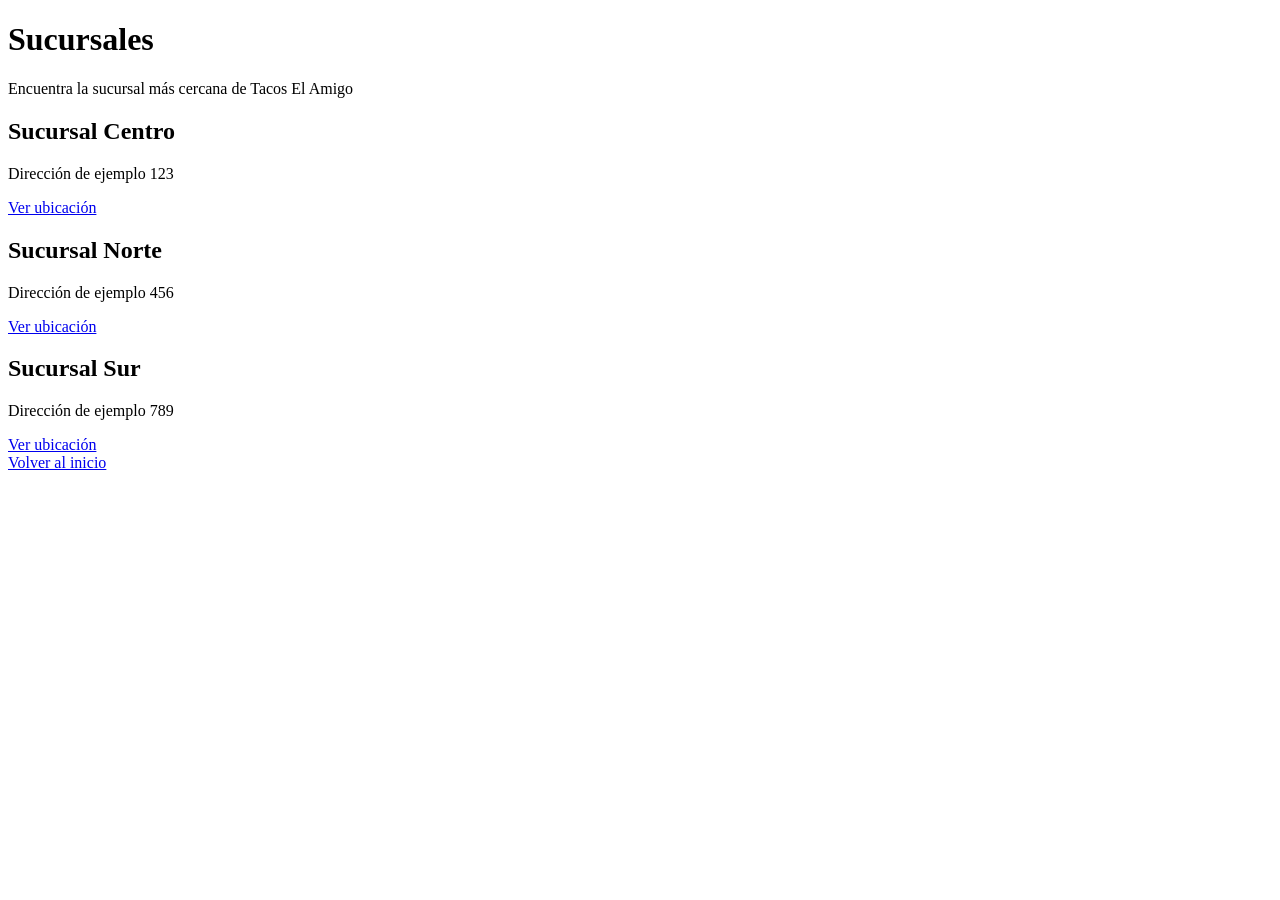
==== sucursales.html @ fd81c751 "Add sucursales.html for store locations" ====
<!DOCTYPE html>
<html lang="es">
<head>
  <meta charset="UTF-8">
  <meta name="viewport" content="width=device-width, initial-scale=1.0">
  <title>Sucursales | Tacos El Amigo</title>
  <link rel="stylesheet" href="sucursales.css">
</head>
<body>
  <div class="background">
    <div class="shape square"></div>
    <div class="shape circle"></div>
    <div class="shape triangle"></div>
    <div class="shape diamond"></div>
  </div>

  <main class="container">
    <h1>Sucursales</h1>
    <p class="subtitle">Encuentra la sucursal más cercana de Tacos El Amigo</p>

    <section class="cards">
      <div class="card">
        <h2>Sucursal Centro</h2>
        <p>Dirección de ejemplo 123</p>
        <a href="#" target="_blank">Ver ubicación</a>
      </div>

      <div class="card">
        <h2>Sucursal Norte</h2>
        <p>Dirección de ejemplo 456</p>
        <a href="#" target="_blank">Ver ubicación</a>
      </div>

      <div class="card">
        <h2>Sucursal Sur</h2>
        <p>Dirección de ejemplo 789</p>
        <a href="#" target="_blank">Ver ubicación</a>
      </div>
    </section>

    <a class="back-btn" href="index.html">Volver al inicio</a>
  </main>
</body>
</html>
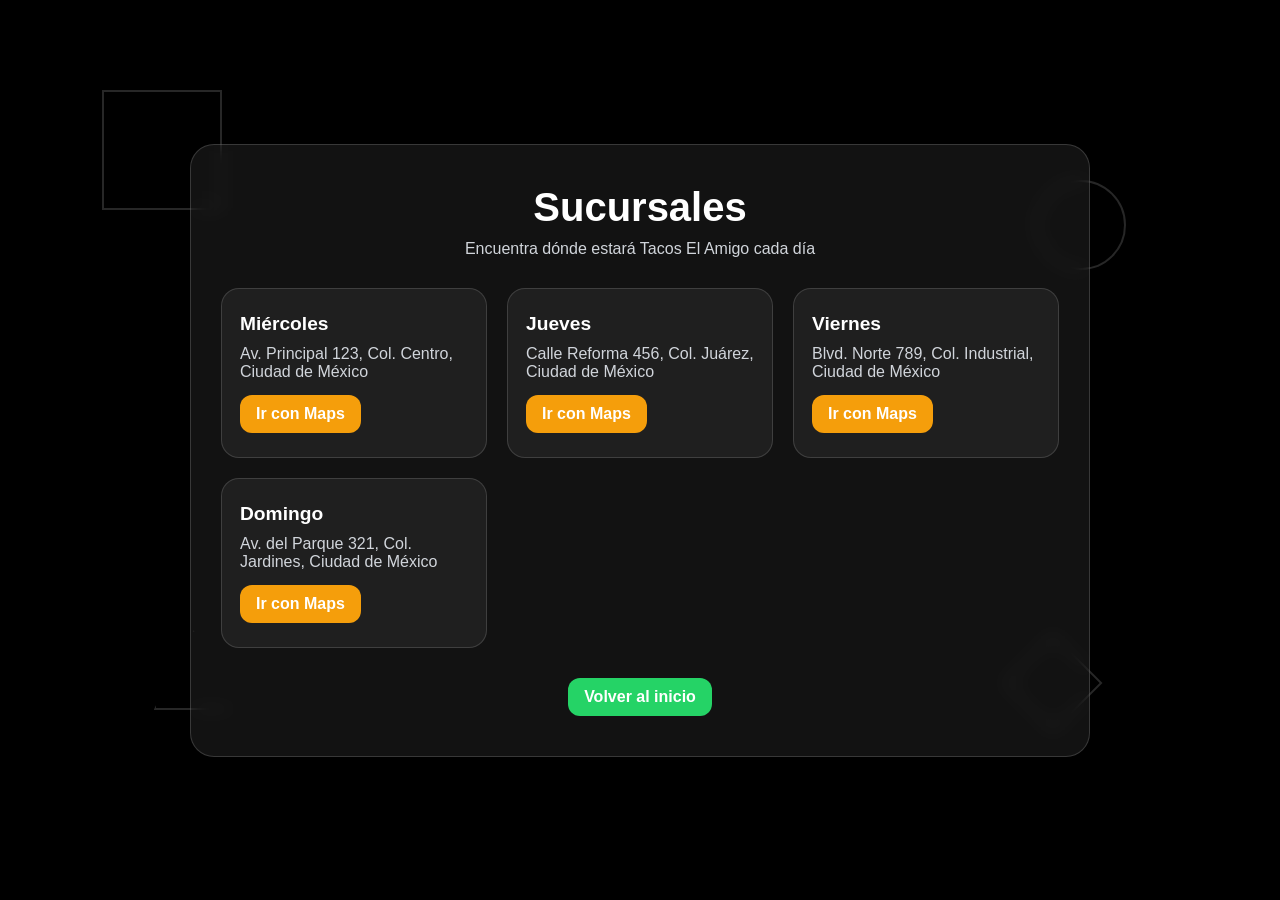
==== commit ee2559b1: "Update branch names and addresses for locations" ====
--- a/sucursales.html
+++ b/sucursales.html
@@ -16,25 +16,31 @@
 
   <main class="container">
     <h1>Sucursales</h1>
-    <p class="subtitle">Encuentra la sucursal más cercana de Tacos El Amigo</p>
+    <p class="subtitle">Encuentra dónde estará Tacos El Amigo cada día</p>
 
     <section class="cards">
       <div class="card">
-        <h2>Sucursal Centro</h2>
-        <p>Dirección de ejemplo 123</p>
-        <a href="#" target="_blank">Ver ubicación</a>
+        <h2>Miércoles</h2>
+        <p class="address">Av. Principal 123, Col. Centro, Ciudad de México</p>
+        <a href="#" target="_blank">Ir con Maps</a>
       </div>
 
       <div class="card">
-        <h2>Sucursal Norte</h2>
-        <p>Dirección de ejemplo 456</p>
-        <a href="#" target="_blank">Ver ubicación</a>
+        <h2>Jueves</h2>
+        <p class="address">Calle Reforma 456, Col. Juárez, Ciudad de México</p>
+        <a href="#" target="_blank">Ir con Maps</a>
       </div>
 
       <div class="card">
-        <h2>Sucursal Sur</h2>
-        <p>Dirección de ejemplo 789</p>
-        <a href="#" target="_blank">Ver ubicación</a>
+        <h2>Viernes</h2>
+        <p class="address">Blvd. Norte 789, Col. Industrial, Ciudad de México</p>
+        <a href="#" target="_blank">Ir con Maps</a>
+      </div>
+
+      <div class="card">
+        <h2>Domingo</h2>
+        <p class="address">Av. del Parque 321, Col. Jardines, Ciudad de México</p>
+        <a href="#" target="_blank">Ir con Maps</a>
       </div>
     </section>
 
--- a/sucursales.css
+++ b/sucursales.css
@@ -0,0 +1,155 @@
+* {
+  box-sizing: border-box;
+  margin: 0;
+  padding: 0;
+  font-family: Arial, sans-serif;
+}
+
+body {
+  min-height: 100vh;
+  background: #000;
+  color: white;
+  overflow: hidden;
+  position: relative;
+  display: flex;
+  align-items: center;
+  justify-content: center;
+  padding: 20px;
+}
+
+.background {
+  position: fixed;
+  inset: 0;
+  z-index: 0;
+  overflow: hidden;
+  background: #000;
+}
+
+.shape {
+  position: absolute;
+  border: 2px solid rgba(255,255,255,0.85);
+  opacity: 0.18;
+  animation: float 12s linear infinite;
+}
+
+.square {
+  width: 120px;
+  height: 120px;
+  top: 10%;
+  left: 8%;
+}
+
+.circle {
+  width: 90px;
+  height: 90px;
+  border-radius: 50%;
+  top: 20%;
+  right: 12%;
+  animation-duration: 9s;
+}
+
+.triangle {
+  width: 80px;
+  height: 80px;
+  clip-path: polygon(50% 0%, 0% 100%, 100% 100%);
+  top: 70%;
+  left: 12%;
+  animation-duration: 14s;
+}
+
+.diamond {
+  width: 70px;
+  height: 70px;
+  top: 72%;
+  right: 15%;
+  transform: rotate(45deg);
+  animation-duration: 10s;
+}
+
+.container {
+  position: relative;
+  z-index: 2;
+  width: 100%;
+  max-width: 900px;
+  background: rgba(255,255,255,0.07);
+  border: 1px solid rgba(255,255,255,0.16);
+  border-radius: 24px;
+  padding: 40px 30px;
+  backdrop-filter: blur(10px);
+  text-align: center;
+}
+
+h1 {
+  font-size: 2.5rem;
+  margin-bottom: 10px;
+}
+
+.subtitle {
+  color: #d1d5db;
+  margin-bottom: 30px;
+}
+
+.cards {
+  display: grid;
+  grid-template-columns: repeat(auto-fit, minmax(220px, 1fr));
+  gap: 20px;
+  margin-bottom: 30px;
+}
+
+.card {
+  background: rgba(255,255,255,0.06);
+  border: 1px solid rgba(255,255,255,0.14);
+  border-radius: 18px;
+  padding: 24px 18px;
+  text-align: left;
+  transition: transform 0.25s ease, box-shadow 0.25s ease;
+}
+
+.card:hover {
+  transform: translateY(-6px);
+  box-shadow: 0 12px 24px rgba(0,0,0,0.25);
+}
+
+.card h2 {
+  margin-bottom: 10px;
+  font-size: 1.2rem;
+}
+
+.card p {
+  color: #d1d5db;
+  margin-bottom: 14px;
+}
+
+.card a,
+.back-btn {
+  display: inline-block;
+  text-decoration: none;
+  color: white;
+  background: #f59e0b;
+  padding: 10px 16px;
+  border-radius: 12px;
+  font-weight: bold;
+  transition: transform 0.2s ease, opacity 0.2s ease;
+}
+
+.card a:hover,
+.back-btn:hover {
+  transform: scale(1.04);
+  opacity: 0.92;
+}
+
+.back-btn {
+  background: #25D366;
+}
+
+@keyframes float {
+  0% {
+    transform: translateY(0) rotate(0deg);
+  }
+  50% {
+    transform: translateY(-50px) rotate(180deg);
+  }
+  100% {
+    transform: translateY(0) rotate(360deg);
+  }
+}
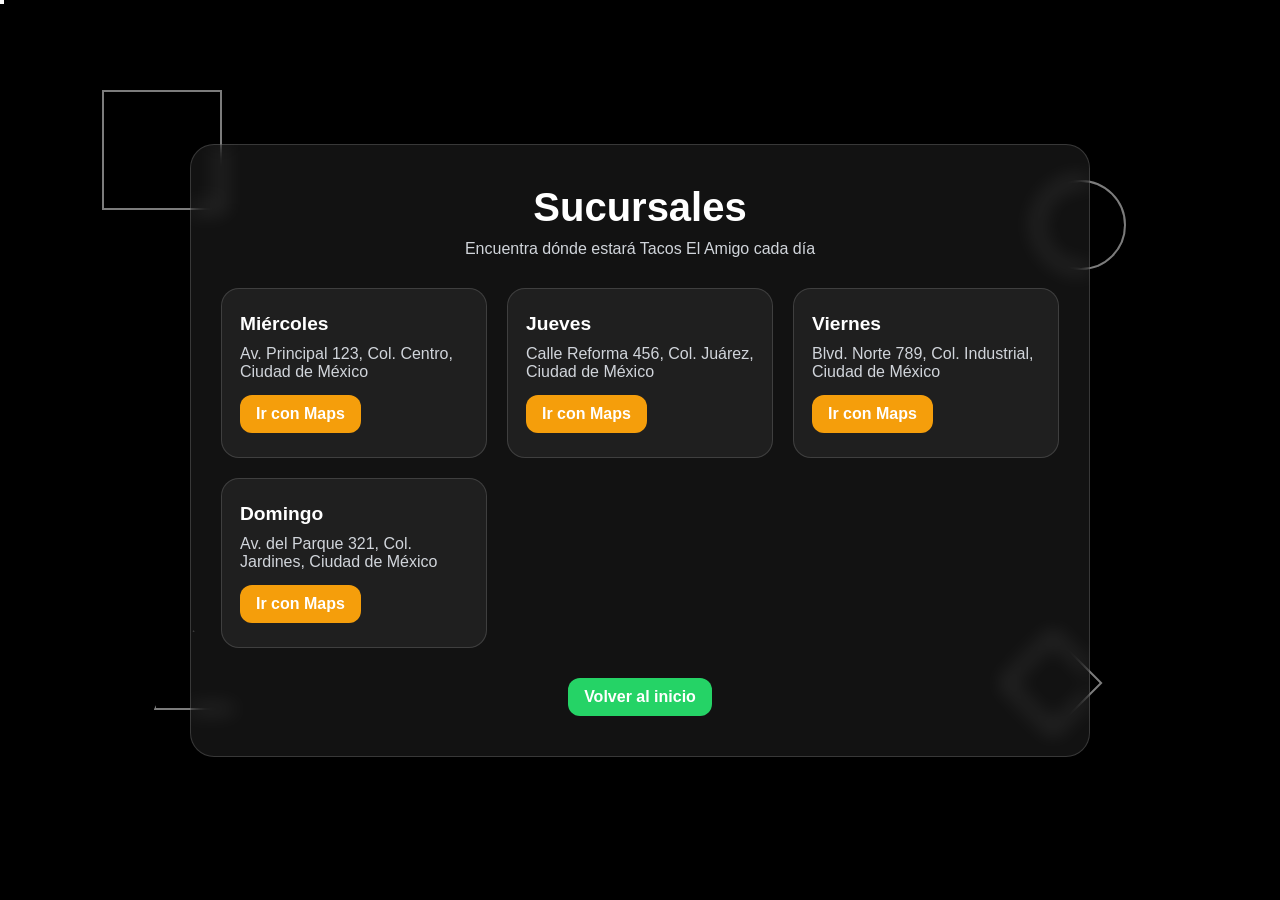
==== commit 8c4eb485: "Update sucursales.html" ====
--- a/sucursales.html
+++ b/sucursales.html
@@ -8,10 +8,54 @@
 </head>
 <body>
   <div class="background">
-    <div class="shape square"></div>
-    <div class="shape circle"></div>
-    <div class="shape triangle"></div>
-    <div class="shape diamond"></div>
+    <div class="shape square s1"></div>
+    <div class="shape square s2"></div>
+    <div class="shape square s3"></div>
+    <div class="shape square s4"></div>
+
+    <div class="shape circle s5"></div>
+    <div class="shape circle s6"></div>
+    <div class="shape circle s7"></div>
+    <div class="shape circle s8"></div>
+
+    <div class="shape triangle s9"></div>
+    <div class="shape triangle s10"></div>
+    <div class="shape triangle s11"></div>
+    <div class="shape triangle s12"></div>
+
+    <div class="shape diamond s13"></div>
+    <div class="shape diamond s14"></div>
+    <div class="shape diamond s15"></div>
+    <div class="shape diamond s16"></div>
+
+    <div class="shape ring s17"></div>
+    <div class="shape ring s18"></div>
+    <div class="shape ring s19"></div>
+
+    <div class="shape line s20"></div>
+    <div class="shape line s21"></div>
+    <div class="shape line s22"></div>
+    <div class="shape line s23"></div>
+
+    <div class="shape tiny s24"></div>
+    <div class="shape tiny s25"></div>
+    <div class="shape tiny s26"></div>
+    <div class="shape tiny s27"></div>
+    <div class="shape tiny s28"></div>
+    <div class="shape tiny s29"></div>
+    <div class="shape tiny s30"></div>
+    <div class="shape tiny s31"></div>
+    <div class="shape tiny s32"></div>
+    <div class="shape tiny s33"></div>
+    <div class="shape tiny s34"></div>
+    <div class="shape tiny s35"></div>
+
+    <div class="shape cross s36"></div>
+    <div class="shape cross s37"></div>
+    <div class="shape cross s38"></div>
+
+    <div class="shape hex s39"></div>
+    <div class="shape hex s40"></div>
   </div>
 
   <main class="container">
@@ -37,7 +81,7 @@
         <a href="#" target="_blank">Ir con Maps</a>
       </div>
 
-      <div class="card">
+      <div class="card sunday-card">
         <h2>Domingo</h2>
         <p class="address">Av. del Parque 321, Col. Jardines, Ciudad de México</p>
         <a href="#" target="_blank">Ir con Maps</a>
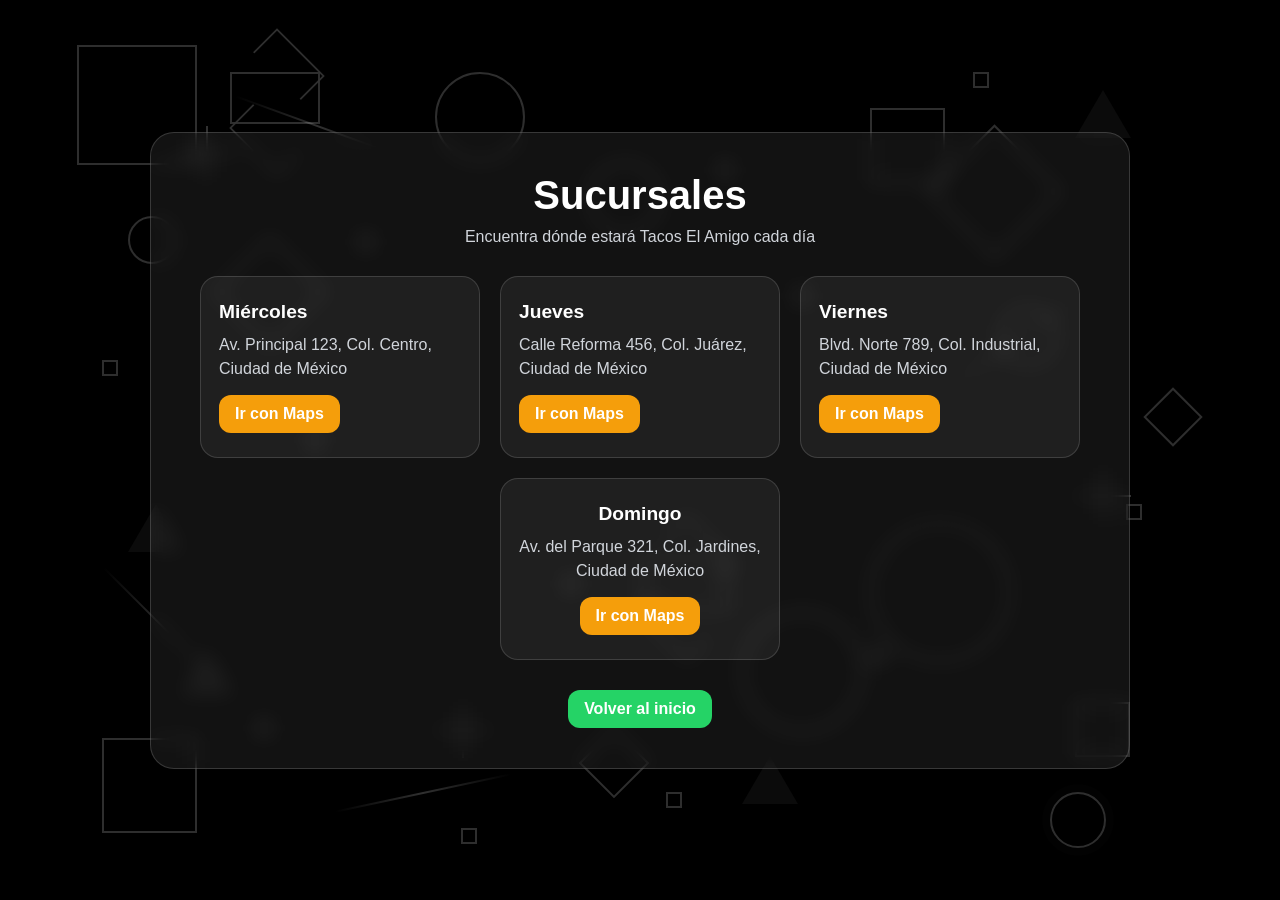
==== commit 6b42140b: "Update Maps links in sucursales.html" ====
--- a/sucursales.html
+++ b/sucursales.html
@@ -66,25 +66,25 @@
       <div class="card">
         <h2>Miércoles</h2>
         <p class="address">Av. Principal 123, Col. Centro, Ciudad de México</p>
-        <a href="#" target="_blank">Ir con Maps</a>
+        <a href="https://maps.app.goo.gl/GGbEVd7QthMhqy4E7" target="_blank">Ir con Maps</a>
       </div>
 
       <div class="card">
         <h2>Jueves</h2>
         <p class="address">Calle Reforma 456, Col. Juárez, Ciudad de México</p>
-        <a href="#" target="_blank">Ir con Maps</a>
+        <a href="https://maps.app.goo.gl/q2r1huoDmkkPvYGN6" target="_blank">Ir con Maps</a>
       </div>
 
       <div class="card">
         <h2>Viernes</h2>
         <p class="address">Blvd. Norte 789, Col. Industrial, Ciudad de México</p>
-        <a href="#" target="_blank">Ir con Maps</a>
+        <a href="https://maps.app.goo.gl/ubGWqbQkadEjrwxW7" target="_blank">Ir con Maps</a>
       </div>
 
       <div class="card sunday-card">
         <h2>Domingo</h2>
         <p class="address">Av. del Parque 321, Col. Jardines, Ciudad de México</p>
-        <a href="#" target="_blank">Ir con Maps</a>
+        <a href="https://maps.app.goo.gl/NMPvs71MTXVzo8e37" target="_blank">Ir con Maps</a>
       </div>
     </section>
 
--- a/sucursales.css
+++ b/sucursales.css
@@ -27,55 +27,127 @@
 
 .shape {
   position: absolute;
-  border: 2px solid rgba(255,255,255,0.85);
-  opacity: 0.18;
-  animation: float 12s linear infinite;
+  opacity: 0.2;
+  pointer-events: none;
+}
+
+.square,
+.circle,
+.diamond,
+.ring,
+.tiny,
+.hex {
+  border: 2px solid rgba(255,255,255,0.9);
 }
 
 .square {
-  width: 120px;
-  height: 120px;
-  top: 10%;
-  left: 8%;
+  animation: driftA linear infinite;
 }
 
 .circle {
+  border-radius: 50%;
+  animation: driftB linear infinite;
+}
+
+.triangle {
+  width: 0;
+  height: 0;
+  border-left: 28px solid transparent;
+  border-right: 28px solid transparent;
+  border-bottom: 48px solid rgba(255,255,255,0.22);
+  animation: driftC linear infinite;
+}
+
+.diamond {
+  transform: rotate(45deg);
+  animation: driftD linear infinite;
+}
+
+.ring {
+  border-radius: 50%;
+  box-shadow: 0 0 0 8px rgba(255,255,255,0.04);
+  animation: pulseMove linear infinite;
+}
+
+.line {
+  height: 2px;
+  width: 180px;
+  background: linear-gradient(90deg, transparent, rgba(255,255,255,0.95), transparent);
+  animation: driftLine linear infinite;
+}
+
+.tiny {
+  width: 16px;
+  height: 16px;
+  animation: tinyMove linear infinite;
+}
+
+.cross {
+  width: 56px;
+  height: 56px;
+  animation: rotatePulse linear infinite;
+}
+
+.cross::before,
+.cross::after {
+  content: "";
+  position: absolute;
+  background: rgba(255,255,255,0.95);
+  left: 50%;
+  top: 50%;
+  transform: translate(-50%, -50%);
+}
+
+.cross::before {
+  width: 2px;
+  height: 56px;
+}
+
+.cross::after {
+  width: 56px;
+  height: 2px;
+}
+
+.hex {
   width: 90px;
-  height: 90px;
-  border-radius: 50%;
-  top: 20%;
-  right: 12%;
-  animation-duration: 9s;
-}
-
-.triangle {
-  width: 80px;
-  height: 80px;
-  clip-path: polygon(50% 0%, 0% 100%, 100% 100%);
-  top: 70%;
-  left: 12%;
-  animation-duration: 14s;
-}
-
-.diamond {
-  width: 70px;
-  height: 70px;
-  top: 72%;
-  right: 15%;
+  height: 52px;
+  border-top: 2px solid rgba(255,255,255,0.9);
+  border-bottom: 2px solid rgba(255,255,255,0.9);
+  animation: driftA linear infinite;
+}
+
+.hex::before,
+.hex::after {
+  content: "";
+  position: absolute;
+  width: 64px;
+  height: 64px;
+  border: 2px solid rgba(255,255,255,0.9);
+  left: 11px;
   transform: rotate(45deg);
-  animation-duration: 10s;
+}
+
+.hex::before {
+  top: -32px;
+  clip-path: inset(0 0 50% 0);
+}
+
+.hex::after {
+  top: 20px;
+  clip-path: inset(50% 0 0 0);
 }
 
 .container {
   position: relative;
   z-index: 2;
   width: 100%;
-  max-width: 900px;
+  max-width: 980px;
   background: rgba(255,255,255,0.07);
   border: 1px solid rgba(255,255,255,0.16);
   border-radius: 24px;
   padding: 40px 30px;
   backdrop-filter: blur(10px);
+  -webkit-backdrop-filter: blur(10px);
   text-align: center;
 }
 
@@ -90,13 +162,15 @@
 }
 
 .cards {
-  display: grid;
-  grid-template-columns: repeat(auto-fit, minmax(220px, 1fr));
+  display: flex;
+  flex-wrap: wrap;
+  justify-content: center;
   gap: 20px;
   margin-bottom: 30px;
 }
 
 .card {
+  width: min(100%, 280px);
   background: rgba(255,255,255,0.06);
   border: 1px solid rgba(255,255,255,0.14);
   border-radius: 18px;
@@ -115,9 +189,10 @@
   font-size: 1.2rem;
 }
 
-.card p {
+.address {
   color: #d1d5db;
   margin-bottom: 14px;
+  line-height: 1.5;
 }
 
 .card a,
@@ -142,14 +217,145 @@
   background: #25D366;
 }
 
-@keyframes float {
-  0% {
-    transform: translateY(0) rotate(0deg);
+.sunday-card {
+  text-align: center;
+}
+
+.sunday-card a {
+  margin-inline: auto;
+}
+
+/* POSICIONES Y TAMAÑOS */
+
+.s1  { width: 120px; height: 120px; top: 5%;  left: 6%;  animation-duration: 18s; }
+.s2  { width: 75px;  height: 75px;  top: 12%; left: 68%; animation-duration: 11s; }
+.s3  { width: 55px;  height: 55px;  top: 78%; left: 84%; animation-duration: 13s; }
+.s4  { width: 95px;  height: 95px;  top: 82%; left: 8%;  animation-duration: 16s; }
+
+.s5  { width: 140px; height: 140px; top: 58%; left: 68%; animation-duration: 15s; }
+.s6  { width: 90px;  height: 90px;  top: 8%;  left: 34%; animation-duration: 10s; }
+.s7  { width: 60px;  height: 60px;  top: 34%; left: 78%; animation-duration: 9s; }
+.s8  { width: 48px;  height: 48px;  top: 24%; left: 10%; animation-duration: 8s; }
+
+.s9  { top: 10%; left: 84%; animation-duration: 12s; }
+.s10 { top: 72%; left: 14%; animation-duration: 17s; }
+.s11 { top: 56%; left: 10%; animation-duration: 11s; }
+.s12 { top: 84%; left: 58%; animation-duration: 14s; }
+
+.s13 { width: 80px; height: 80px; top: 28%; left: 18%; animation-duration: 14s; }
+.s14 { width: 50px; height: 50px; top: 82%; left: 46%; animation-duration: 9s; }
+.s15 { width: 95px; height: 95px; top: 16%; left: 74%; animation-duration: 16s; }
+.s16 { width: 42px; height: 42px; top: 44%; left: 90%; animation-duration: 7s; }
+
+.s17 { width: 72px; height: 72px; top: 18%; left: 46%; animation-duration: 9s; }
+.s18 { width: 120px; height: 120px; top: 68%; left: 58%; animation-duration: 16s; }
+.s19 { width: 56px; height: 56px; top: 88%; left: 82%; animation-duration: 10s; }
+
+.s20 { top: 14%; left: 18%; animation-duration: 8s; transform: rotate(20deg); }
+.s21 { top: 38%; left: 72%; animation-duration: 11s; transform: rotate(-35deg); }
+.s22 { top: 70%; left: 6%;  animation-duration: 10s; transform: rotate(45deg); }
+.s23 { top: 88%; left: 26%; animation-duration: 13s; transform: rotate(-12deg); }
+
+.s24 { top: 8%;  left: 76%; animation-duration: 7s; }
+.s25 { top: 18%; left: 56%; animation-duration: 6s; }
+.s26 { top: 26%; left: 28%; animation-duration: 8s; }
+.s27 { top: 32%; left: 62%; animation-duration: 5s; }
+.s28 { top: 40%; left: 8%;  animation-duration: 6s; }
+.s29 { top: 48%; left: 24%; animation-duration: 7s; }
+.s30 { top: 56%; left: 88%; animation-duration: 6s; }
+.s31 { top: 64%; left: 44%; animation-duration: 8s; }
+.s32 { top: 72%; left: 68%; animation-duration: 5s; }
+.s33 { top: 80%; left: 20%; animation-duration: 7s; }
+.s34 { top: 88%; left: 52%; animation-duration: 6s; }
+.s35 { top: 92%; left: 36%; animation-duration: 8s; }
+
+.s36 { top: 14%; left: 14%; animation-duration: 10s; }
+.s37 { top: 52%; left: 84%; animation-duration: 13s; }
+.s38 { top: 78%; left: 34%; animation-duration: 11s; }
+
+.s39 { top: 8%;  left: 18%; animation-duration: 15s; }
+.s40 { top: 62%; left: 50%; animation-duration: 18s; }
+
+/* ANIMACIONES */
+
+@keyframes driftA {
+  0%   { transform: translate(0, 0) rotate(0deg); }
+  25%  { transform: translate(40px, -30px) rotate(90deg); }
+  50%  { transform: translate(90px, 20px) rotate(180deg); }
+  75%  { transform: translate(30px, 70px) rotate(270deg); }
+  100% { transform: translate(0, 0) rotate(360deg); }
+}
+
+@keyframes driftB {
+  0%   { transform: translate(0, 0) scale(1); }
+  25%  { transform: translate(-30px, 40px) scale(1.1); }
+  50%  { transform: translate(-80px, -20px) scale(1.25); }
+  75%  { transform: translate(10px, -60px) scale(1.08); }
+  100% { transform: translate(0, 0) scale(1); }
+}
+
+@keyframes driftC {
+  0%   { transform: translate(0, 0) rotate(0deg); }
+  25%  { transform: translate(20px, -35px) rotate(90deg); }
+  50%  { transform: translate(55px, 10px) rotate(180deg); }
+  75%  { transform: translate(-10px, 50px) rotate(270deg); }
+  100% { transform: translate(0, 0) rotate(360deg); }
+}
+
+@keyframes driftD {
+  0%   { transform: rotate(45deg) translate(0, 0); }
+  25%  { transform: rotate(135deg) translate(20px, -20px); }
+  50%  { transform: rotate(225deg) translate(50px, 15px); }
+  75%  { transform: rotate(315deg) translate(10px, 45px); }
+  100% { transform: rotate(405deg) translate(0, 0); }
+}
+
+@keyframes pulseMove {
+  0%   { transform: translate(0, 0) scale(1); opacity: 0.15; }
+  25%  { transform: translate(25px, -20px) scale(1.08); opacity: 0.22; }
+  50%  { transform: translate(50px, 30px) scale(1.25); opacity: 0.32; }
+  75%  { transform: translate(-10px, 55px) scale(1.1); opacity: 0.22; }
+  100% { transform: translate(0, 0) scale(1); opacity: 0.15; }
+}
+
+@keyframes driftLine {
+  0%   { transform: translateX(0) rotate(0deg); opacity: 0.08; }
+  25%  { transform: translateX(40px) rotate(18deg); opacity: 0.18; }
+  50%  { transform: translateX(90px) rotate(-12deg); opacity: 0.32; }
+  75%  { transform: translateX(30px) rotate(30deg); opacity: 0.18; }
+  100% { transform: translateX(0) rotate(0deg); opacity: 0.08; }
+}
+
+@keyframes tinyMove {
+  0%   { transform: translate(0, 0) rotate(0deg); }
+  25%  { transform: translate(18px, -16px) rotate(90deg); }
+  50%  { transform: translate(36px, 8px) rotate(180deg); }
+  75%  { transform: translate(-8px, 24px) rotate(270deg); }
+  100% { transform: translate(0, 0) rotate(360deg); }
+}
+
+@keyframes rotatePulse {
+  0%   { transform: rotate(0deg) scale(1); opacity: 0.16; }
+  25%  { transform: rotate(90deg) scale(1.08); opacity: 0.24; }
+  50%  { transform: rotate(180deg) scale(1.18); opacity: 0.34; }
+  75%  { transform: rotate(270deg) scale(1.08); opacity: 0.24; }
+  100% { transform: rotate(360deg) scale(1); opacity: 0.16; }
+}
+
+@media (max-width: 700px) {
+  body {
+    padding: 14px;
   }
-  50% {
-    transform: translateY(-50px) rotate(180deg);
+
+  .container {
+    padding: 28px 18px;
   }
-  100% {
-    transform: translateY(0) rotate(360deg);
+
+  h1 {
+    font-size: 2rem;
   }
-}
+
+  .card {
+    width: 100%;
+  }
+}
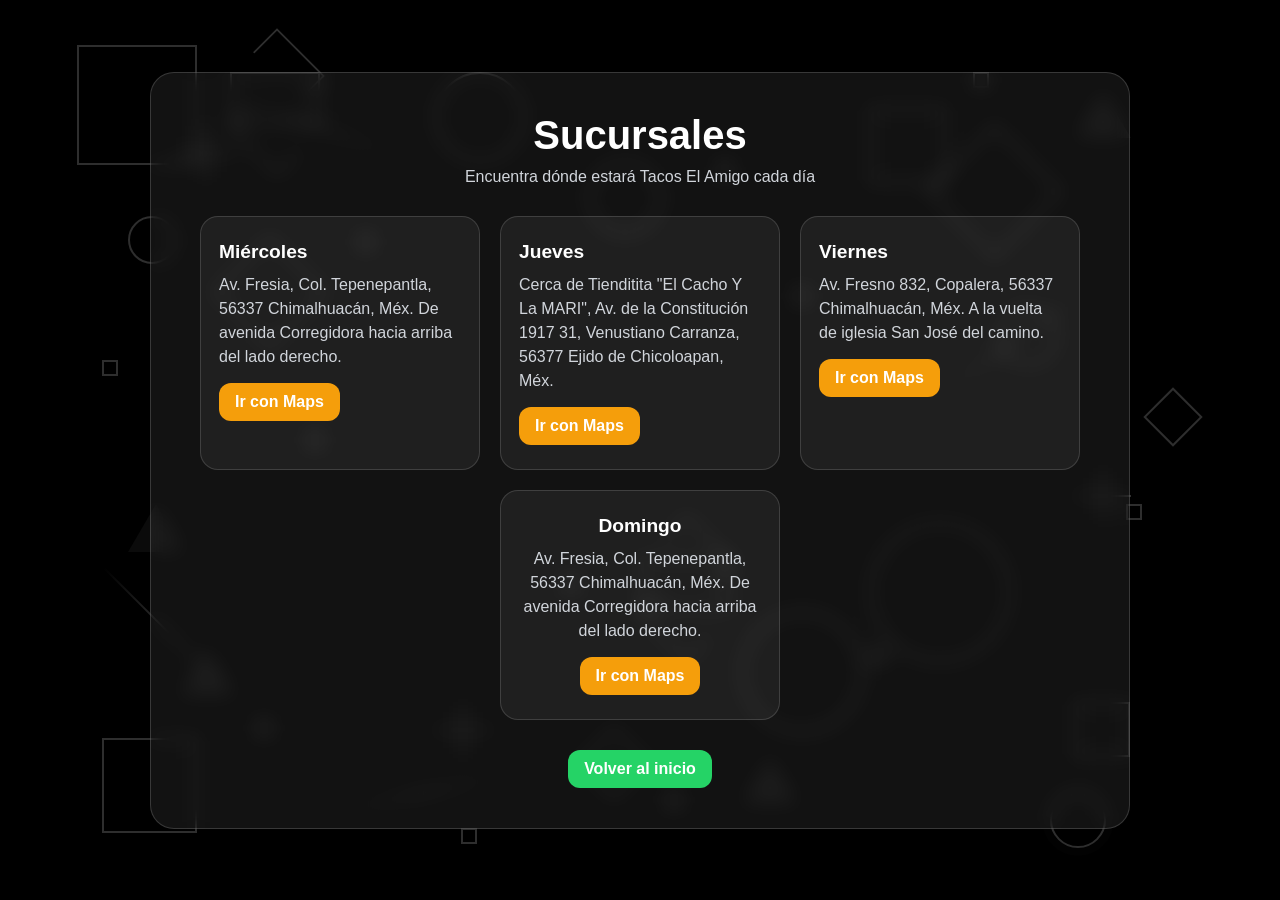
==== commit d079e249: "Update sucursales.html" ====
--- a/sucursales.html
+++ b/sucursales.html
@@ -65,25 +65,25 @@
     <section class="cards">
       <div class="card">
         <h2>Miércoles</h2>
-        <p class="address">Av. Principal 123, Col. Centro, Ciudad de México</p>
+        <p class="address">Av. Fresia, Col. Tepenepantla, 56337 Chimalhuacán, Méx. De avenida Corregidora hacia arriba del lado derecho.</p>
         <a href="https://maps.app.goo.gl/GGbEVd7QthMhqy4E7" target="_blank">Ir con Maps</a>
       </div>
 
       <div class="card">
         <h2>Jueves</h2>
-        <p class="address">Calle Reforma 456, Col. Juárez, Ciudad de México</p>
+        <p class="address">Cerca de Tienditita "El Cacho Y La MARI", Av. de la Constitución 1917 31, Venustiano Carranza, 56377 Ejido de Chicoloapan, Méx.</p>
         <a href="https://maps.app.goo.gl/q2r1huoDmkkPvYGN6" target="_blank">Ir con Maps</a>
       </div>
 
       <div class="card">
         <h2>Viernes</h2>
-        <p class="address">Blvd. Norte 789, Col. Industrial, Ciudad de México</p>
+        <p class="address">Av. Fresno 832, Copalera, 56337 Chimalhuacán, Méx. A la vuelta de iglesia San José del camino.</p>
         <a href="https://maps.app.goo.gl/ubGWqbQkadEjrwxW7" target="_blank">Ir con Maps</a>
       </div>
 
       <div class="card sunday-card">
         <h2>Domingo</h2>
-        <p class="address">Av. del Parque 321, Col. Jardines, Ciudad de México</p>
+        <p class="address">Av. Fresia, Col. Tepenepantla, 56337 Chimalhuacán, Méx. De avenida Corregidora hacia arriba del lado derecho.</p>
         <a href="https://maps.app.goo.gl/NMPvs71MTXVzo8e37" target="_blank">Ir con Maps</a>
       </div>
     </section>
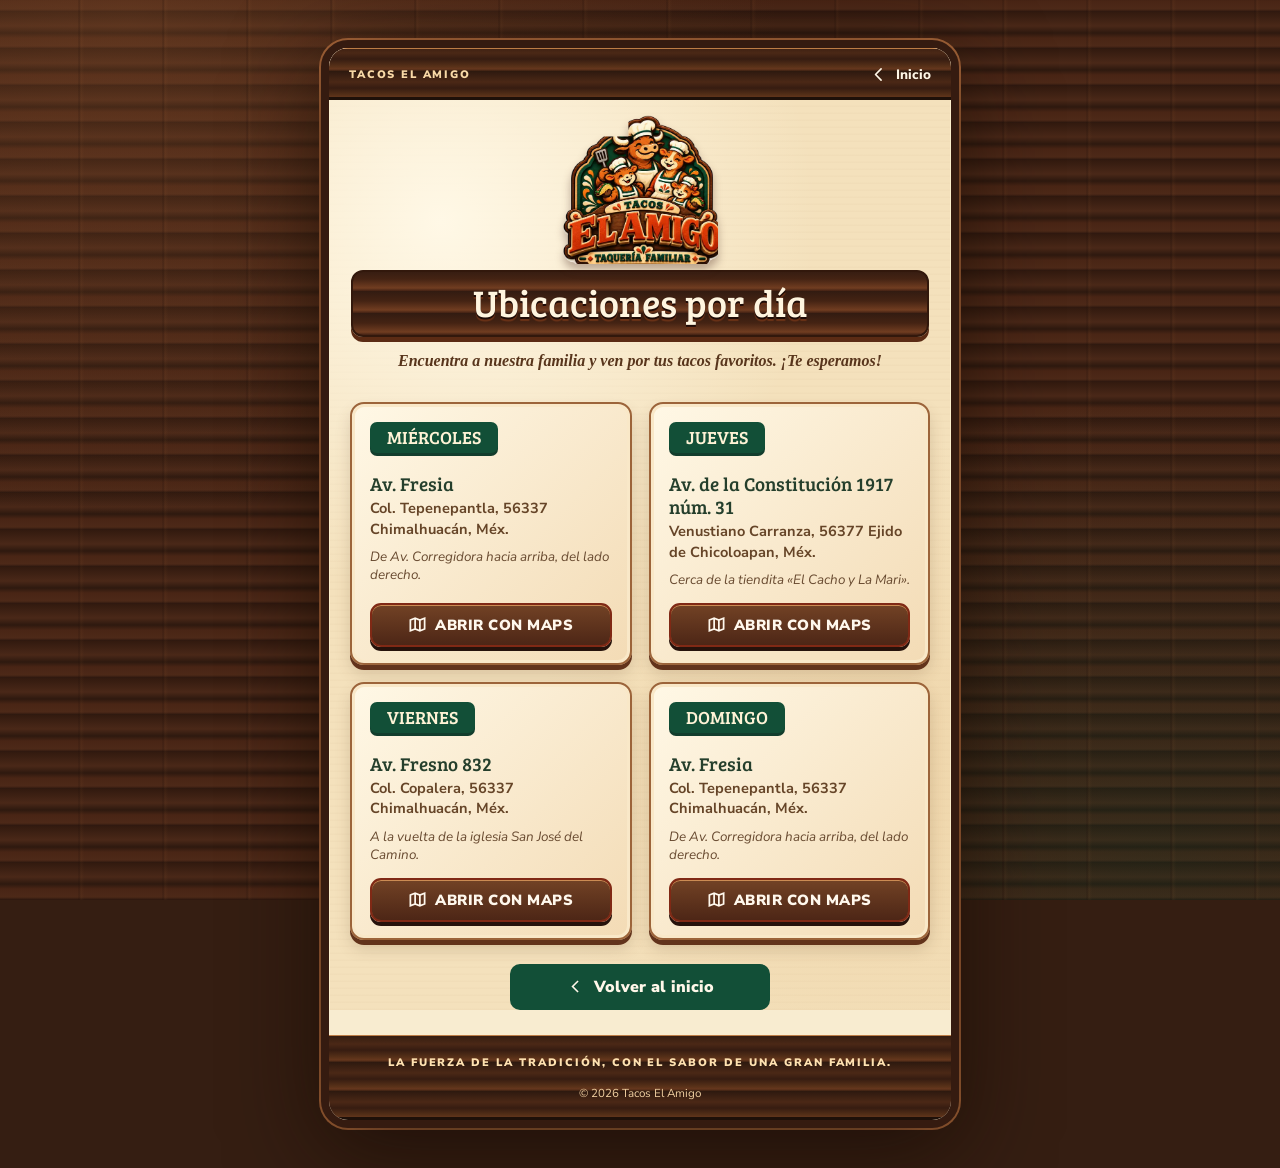
==== commit 26f187cf: "Rediseño familiar rústico con logo original y ubicaciones dinámicas" ====
--- a/sucursales.html
+++ b/sucursales.html
@@ -1,94 +1,57 @@
 <!DOCTYPE html>
-<html lang="es">
+<html lang="es-MX">
 <head>
-  <meta charset="UTF-8">
-  <meta name="viewport" content="width=device-width, initial-scale=1.0">
-  <title>Sucursales | Tacos El Amigo</title>
-  <link rel="stylesheet" href="sucursales.css">
+  <meta charset="utf-8"><meta name="viewport" content="width=device-width,initial-scale=1,viewport-fit=cover">
+  <meta name="theme-color" content="#351b10">
+  <meta name="description" content="Encuentra a Tacos El Amigo los miércoles, jueves, viernes y domingos. Direcciones y enlaces directos para abrir con Google Maps.">
+  <title>Ubicaciones por día | Tacos El Amigo</title>
+  <link rel="preconnect" href="https://fonts.googleapis.com"><link rel="preconnect" href="https://fonts.gstatic.com" crossorigin>
+  <link href="https://fonts.googleapis.com/css2?family=Bree+Serif&family=Nunito+Sans:wght@400;700;800;900&display=swap" rel="stylesheet">
+  <link rel="stylesheet" href="styles.css"><script src="app.js" defer></script>
 </head>
 <body>
-  <div class="background">
-    <div class="shape square s1"></div>
-    <div class="shape square s2"></div>
-    <div class="shape square s3"></div>
-    <div class="shape square s4"></div>
-
-    <div class="shape circle s5"></div>
-    <div class="shape circle s6"></div>
-    <div class="shape circle s7"></div>
-    <div class="shape circle s8"></div>
-
-    <div class="shape triangle s9"></div>
-    <div class="shape triangle s10"></div>
-    <div class="shape triangle s11"></div>
-    <div class="shape triangle s12"></div>
-
-    <div class="shape diamond s13"></div>
-    <div class="shape diamond s14"></div>
-    <div class="shape diamond s15"></div>
-    <div class="shape diamond s16"></div>
-
-    <div class="shape ring s17"></div>
-    <div class="shape ring s18"></div>
-    <div class="shape ring s19"></div>
-
-    <div class="shape line s20"></div>
-    <div class="shape line s21"></div>
-    <div class="shape line s22"></div>
-    <div class="shape line s23"></div>
-
-    <div class="shape tiny s24"></div>
-    <div class="shape tiny s25"></div>
-    <div class="shape tiny s26"></div>
-    <div class="shape tiny s27"></div>
-    <div class="shape tiny s28"></div>
-    <div class="shape tiny s29"></div>
-    <div class="shape tiny s30"></div>
-    <div class="shape tiny s31"></div>
-    <div class="shape tiny s32"></div>
-    <div class="shape tiny s33"></div>
-    <div class="shape tiny s34"></div>
-    <div class="shape tiny s35"></div>
-
-    <div class="shape cross s36"></div>
-    <div class="shape cross s37"></div>
-    <div class="shape cross s38"></div>
-
-    <div class="shape hex s39"></div>
-    <div class="shape hex s40"></div>
-  </div>
-
-  <main class="container">
-    <h1>Sucursales</h1>
-    <p class="subtitle">Encuentra dónde estará Tacos El Amigo cada día</p>
-
-    <section class="cards">
-      <div class="card">
-        <h2>Miércoles</h2>
-        <p class="address">Av. Fresia, Col. Tepenepantla, 56337 Chimalhuacán, Méx. De avenida Corregidora hacia arriba del lado derecho.</p>
-        <a href="https://maps.app.goo.gl/GGbEVd7QthMhqy4E7" target="_blank">Ir con Maps</a>
-      </div>
-
-      <div class="card">
-        <h2>Jueves</h2>
-        <p class="address">Cerca de Tienditita "El Cacho Y La MARI", Av. de la Constitución 1917 31, Venustiano Carranza, 56377 Ejido de Chicoloapan, Méx.</p>
-        <a href="https://maps.app.goo.gl/q2r1huoDmkkPvYGN6" target="_blank">Ir con Maps</a>
-      </div>
-
-      <div class="card">
-        <h2>Viernes</h2>
-        <p class="address">Av. Fresno 832, Copalera, 56337 Chimalhuacán, Méx. A la vuelta de iglesia San José del camino.</p>
-        <a href="https://maps.app.goo.gl/ubGWqbQkadEjrwxW7" target="_blank">Ir con Maps</a>
-      </div>
-
-      <div class="card sunday-card">
-        <h2>Domingo</h2>
-        <p class="address">Av. Fresia, Col. Tepenepantla, 56337 Chimalhuacán, Méx. De avenida Corregidora hacia arriba del lado derecho.</p>
-        <a href="https://maps.app.goo.gl/NMPvs71MTXVzo8e37" target="_blank">Ir con Maps</a>
-      </div>
-    </section>
-
-    <a class="back-btn" href="index.html">Volver al inicio</a>
+  <div class="site-bg" aria-hidden="true"></div>
+  <main class="page-shell">
+    <div class="parchment">
+      <header class="topbar wood"><span class="eyebrow">Tacos El Amigo</span><a href="index.html"><svg class="nav-icon" viewBox="0 0 24 24" fill="none" stroke="currentColor" stroke-width="2.1" aria-hidden="true"><path d="m14 5-7 7 7 7" stroke-linecap="round" stroke-linejoin="round"/></svg> Inicio</a></header>
+      <section class="branch-header" aria-labelledby="locations-heading">
+        <img class="small-logo" src="assets/logo-el-amigo.webp" alt="Logo original de Tacos El Amigo, la familia de toritos" width="156" height="149">
+        <h1 id="locations-heading">Ubicaciones por día</h1>
+        <p>Encuentra a nuestra familia y ven por tus tacos favoritos. ¡Te esperamos!</p>
+      </section>
+      <section class="branch-grid" aria-label="Puntos de venta semanales">
+        <article class="branch-card" data-day="3">
+          <div class="branch-day"><h2>Miércoles</h2><span class="today-label">Hoy</span></div>
+          <p class="branch-address">Av. Fresia</p>
+          <p class="branch-locality">Col. Tepenepantla, 56337 Chimalhuacán, Méx.</p>
+          <p class="branch-note">De Av. Corregidora hacia arriba, del lado derecho.</p>
+          <a class="maps-button" href="https://maps.app.goo.gl/GGbEVd7QthMhqy4E7" target="_blank" rel="noopener noreferrer"><svg viewBox="0 0 24 24" aria-hidden="true"><path d="M3 6.3 9 4l6 2.3L21 4v13.7L15 20l-6-2.3L3 20V6.3ZM9 4v13.7M15 6.3V20"/></svg>Abrir con Maps</a>
+        </article>
+        <article class="branch-card" data-day="4">
+          <div class="branch-day"><h2>Jueves</h2><span class="today-label">Hoy</span></div>
+          <p class="branch-address">Av. de la Constitución 1917 núm. 31</p>
+          <p class="branch-locality">Venustiano Carranza, 56377 Ejido de Chicoloapan, Méx.</p>
+          <p class="branch-note">Cerca de la tiendita «El Cacho y La Mari».</p>
+          <a class="maps-button" href="https://maps.app.goo.gl/q2r1huoDmkkPvYGN6" target="_blank" rel="noopener noreferrer"><svg viewBox="0 0 24 24" aria-hidden="true"><path d="M3 6.3 9 4l6 2.3L21 4v13.7L15 20l-6-2.3L3 20V6.3ZM9 4v13.7M15 6.3V20"/></svg>Abrir con Maps</a>
+        </article>
+        <article class="branch-card" data-day="5">
+          <div class="branch-day"><h2>Viernes</h2><span class="today-label">Hoy</span></div>
+          <p class="branch-address">Av. Fresno 832</p>
+          <p class="branch-locality">Col. Copalera, 56337 Chimalhuacán, Méx.</p>
+          <p class="branch-note">A la vuelta de la iglesia San José del Camino.</p>
+          <a class="maps-button" href="https://maps.app.goo.gl/ubGWqbQkadEjrwxW7" target="_blank" rel="noopener noreferrer"><svg viewBox="0 0 24 24" aria-hidden="true"><path d="M3 6.3 9 4l6 2.3L21 4v13.7L15 20l-6-2.3L3 20V6.3ZM9 4v13.7M15 6.3V20"/></svg>Abrir con Maps</a>
+        </article>
+        <article class="branch-card" data-day="0">
+          <div class="branch-day"><h2>Domingo</h2><span class="today-label">Hoy</span></div>
+          <p class="branch-address">Av. Fresia</p>
+          <p class="branch-locality">Col. Tepenepantla, 56337 Chimalhuacán, Méx.</p>
+          <p class="branch-note">De Av. Corregidora hacia arriba, del lado derecho.</p>
+          <a class="maps-button" href="https://maps.app.goo.gl/NMPvs71MTXVzo8e37" target="_blank" rel="noopener noreferrer"><svg viewBox="0 0 24 24" aria-hidden="true"><path d="M3 6.3 9 4l6 2.3L21 4v13.7L15 20l-6-2.3L3 20V6.3ZM9 4v13.7M15 6.3V20"/></svg>Abrir con Maps</a>
+        </article>
+      </section>
+      <a class="back-link" href="index.html"><svg viewBox="0 0 24 24" aria-hidden="true"><path d="m14 5-7 7 7 7"/></svg> Volver al inicio</a>
+    </div>
+    <footer class="social-footer wood"><p class="footer-label">La fuerza de la tradición, con el sabor de una gran familia.</p><small class="footer-small">© 2026 Tacos El Amigo</small></footer>
   </main>
 </body>
-</html>
+</html>
--- a/styles.css
+++ b/styles.css
@@ -0,0 +1,94 @@
+/* Tacos El Amigo · identidad rústica familiar · 2026 */
+:root {
+  color-scheme: light;
+  --ink: #382013;
+  --dark-wood: #351b10;
+  --wood: #582b16;
+  --red: #b8311d;
+  --red-darker: #812514;
+  --green: #124f37;
+  --green-deep: #0e392a;
+  --cream: #f8ecd0;
+  --cream-light: #fff5df;
+  --gold: #dcb16c;
+  --outline: #945b30;
+  --shadow: 0 8px 0 rgba(53, 25, 12, .19), 0 13px 24px rgba(39, 21, 8, .2);
+}
+*,*::before,*::after{box-sizing:border-box}
+html{scroll-behavior:smooth}
+body{margin:0;color:var(--ink);background:#351e12;font-family:'Nunito Sans',system-ui,-apple-system,Segoe UI,sans-serif;min-width:300px}
+button,a{ -webkit-tap-highlight-color:transparent }
+a{color:inherit}
+button,a:focus-visible{outline:3px solid #e8b755;outline-offset:4px}
+.site-bg{position:fixed;inset:0;pointer-events:none;z-index:-1;background:radial-gradient(ellipse at 10% 2%,#87522e55,transparent 40%),radial-gradient(ellipse at 90% 95%,#0e342355,transparent 38%),repeating-linear-gradient(0deg,#2a160e 0px,#4d2918 3px,#492515 11px,#2e190f 16px,#4a2818 23px,#321a0f 37px),#321a0f}
+.site-bg::after{content:"";position:absolute;inset:0;opacity:.26;background:repeating-linear-gradient(90deg,transparent 0,transparent 78px,#1b0c08 79px,#cc834233 81px,transparent 84px)}
+.page-shell{width:min(100% - 28px, 638px);margin:20px auto 26px;border:8px solid var(--dark-wood);border-radius:27px;box-shadow:0 22px 90px #140903a8,0 0 0 2px #ab683b;overflow:hidden;position:relative;background:var(--cream)}
+.parchment{background:radial-gradient(circle at 18% 18%,#fff8e6 0%,transparent 40%),radial-gradient(circle at 88% 76%,#e9c89577 0%,transparent 38%),repeating-linear-gradient(0deg,#78451a06 0px,#78451a06 1px,transparent 2px,transparent 7px),#f4e1bc;position:relative}
+.parchment::before{content:"";position:absolute;inset:0;pointer-events:none;border-left:1px solid #fff4d2b8;border-right:1px solid #fff4d2b8}
+.wood{background:repeating-linear-gradient(0deg,#3b2012 0px,#66371d 2px,#563018 5px,#361c11 12px,#4b2816 18px,#2d190f 29px);color:#fff6df;box-shadow:inset 0 1px 0 #bc7c45, inset 0 -3px 0 #1e1009}
+.topbar{height:52px;padding:0 20px;display:flex;align-items:center;justify-content:space-between;position:relative;z-index:2}
+.eyebrow{font-weight:900;font-size:.68rem;letter-spacing:.17em;text-transform:uppercase;color:#f8d9a6}
+.topbar a{display:inline-flex;align-items:center;gap:7px;text-decoration:none;color:#fff7e7;font-size:.85rem;font-weight:800}
+.topbar .nav-icon{width:19px;height:19px}
+.hero{padding:0 22px 12px;text-align:center;isolation:isolate}
+.brand-logo{display:block;width:min(100%,333px);height:auto;object-fit:contain;margin:-9px auto -4px;filter:drop-shadow(0 8px 4px #4d2d1855);position:relative;z-index:1}
+.hero h1,.branch-header h1{font-family:'Bree Serif',Georgia,serif;font-weight:400;color:var(--cream-light);text-shadow:0 2px 0 #1d0b06,0 4px 1px #6b3217;font-size:clamp(1.65rem,5.9vw,2.37rem);margin:4px 0 0;line-height:1.08}
+.title-plank{border:2px solid #241108;border-radius:12px;margin:2px auto 10px;padding:11px 8px 13px;box-shadow:inset 0 0 0 3px #a15b2e,0 6px 0 #5c3319,0 9px 17px #31170b55;max-width:520px}
+.title-plank strong{display:block;color:#ed6340;font:400 clamp(1.95rem,7.1vw,3rem)/1.08 'Bree Serif',Georgia,serif;letter-spacing:.015em;text-shadow:1px 2px 0 #61230e,0 4px 0 #1e0d08}
+.tagline{font:italic 700 clamp(.98rem,3.8vw,1.24rem)/1.38 Georgia,serif;margin:15px auto 12px;max-width:420px;color:#56311e}
+.flourish{position:absolute;font-family:Georgia,serif;color:var(--green);font-size:2rem;line-height:1;opacity:.85;pointer-events:none}
+.flourish.left{top:114px;left:13px;transform:rotate(-17deg)}
+.flourish.right{top:114px;right:13px;transform:rotate(17deg)}
+.ctas{display:grid;gap:10px;margin:12px auto 17px;max-width:520px}
+.wood-button{position:relative;display:flex;align-items:center;justify-content:center;gap:12px;min-height:59px;border:2px solid #542714;border-radius:14px;text-decoration:none;color:#fffdf3;font-family:'Bree Serif',Georgia,serif;font-size:clamp(1.04rem,4vw,1.32rem);padding:10px 22px;box-shadow:inset 0 2px 0 #ffffff4d,inset 0 -4px 0 #00000028,0 4px 0 #32170f,0 6px 12px #32170f44;transition:transform .16s ease,box-shadow .16s ease,filter .16s ease}
+.wood-button .btn-icon{width:26px;height:26px;flex:none;fill:currentColor}
+.wood-button .btn-arrow{position:absolute;right:17px;width:20px;height:20px;stroke:currentColor;fill:none;stroke-width:2.7;stroke-linecap:round;stroke-linejoin:round}
+.wood-button:hover{filter:brightness(1.06);transform:translateY(-2px)}
+.wood-button:active{transform:translateY(3px);box-shadow:inset 0 2px 5px #0002,0 1px 0 #32170f}
+.btn-green{background:repeating-linear-gradient(0deg,#0f422e,#1b6848 3px,#14533b 9px,#0c3b2b 22px)}
+.btn-red{background:repeating-linear-gradient(0deg,#982918,#d44223 3px,#bd2c1b 10px,#9f2d1b 24px)}
+.btn-brown{background:repeating-linear-gradient(0deg,#3b1d11,#754023 3px,#512814 9px,#391b0e 24px)}
+.content-pad{padding:0 22px 23px}
+.today-card{border:3px solid var(--outline);border-radius:19px;background:linear-gradient(130deg,#fff6df,#f6e1bd 85%);box-shadow:inset 0 0 0 4px #f9e7c8,inset 0 0 0 6px #b88045,0 7px 0 #633820,0 12px 17px #46291536;padding:17px 18px 19px;text-align:center;position:relative}
+.card-title{margin:0 auto 11px;padding:8px 12px;width:fit-content;max-width:100%;background:repeating-linear-gradient(0deg,#4d2514,#754020 3px,#512813 12px);color:#fff7e8;border:2px solid #3b1b0e;border-radius:9px;font:400 clamp(1.12rem,5vw,1.55rem) 'Bree Serif',Georgia,serif;text-transform:uppercase;line-height:1.17;box-shadow:inset 0 1px 0 #d69d57,0 3px 0 #4a2915}
+.date-pill{border-radius:99px;background:var(--green);color:#fff6de;display:inline-flex;align-items:center;justify-content:center;gap:7px;padding:7px 14px;font-weight:800;font-size:clamp(.79rem,3.2vw,.92rem)}
+.date-pill svg{width:17px;height:17px;fill:none;stroke:currentColor;stroke-width:2}
+.today-street{font:400 clamp(1.6rem,7vw,2.5rem)/1.15 'Bree Serif',Georgia,serif;color:var(--green-deep);margin:14px auto 5px}
+.today-address{margin:0 auto 13px;font-weight:700;color:#51341f;max-width:450px;font-size:.94rem;line-height:1.42}
+.today-note{font-size:.83rem;color:#70482d;margin:-5px auto 11px}
+.maps-button{display:inline-flex;align-items:center;justify-content:center;gap:8px;min-height:44px;width:min(100%,320px);background:linear-gradient(#d1482a,#b12d1a);border:2px solid #802915;color:#fff8ed;text-decoration:none;border-radius:11px;box-shadow:inset 0 1px #ffb189,0 4px 0 #5b2917;font-weight:900;letter-spacing:.035em;text-transform:uppercase;font-size:.92rem;transition:transform .15s ease}
+.maps-button:hover{filter:brightness(1.08)}.maps-button:active{transform:translateY(3px)}
+.maps-button svg{width:19px;height:19px;fill:none;stroke:currentColor;stroke-width:2.2}
+.maps-button[hidden]{display:none}
+.off-day{display:none}.off-day.is-visible{display:block}
+.social-footer{position:relative;padding:20px 12px 19px;text-align:center}
+.footer-label{text-transform:uppercase;letter-spacing:.18em;color:#ffe2b1;font-size:.68rem;font-weight:900;margin:0 0 12px}
+.social-links{display:flex;justify-content:center;align-items:center;gap:20px;flex-wrap:wrap}
+.social-links a{display:grid;place-items:center;width:49px;height:49px;border-radius:50%;background:linear-gradient(145deg,#fff5d8,#d4a874);border:2px solid #905122;box-shadow:0 4px 0 #2b140d,0 7px 10px #12090570;transition:transform .15s ease}
+.social-links a:hover{transform:translateY(-3px)}
+.social-links svg{width:28px;height:28px;fill:#3a2115}
+.social-links .instagram svg{fill:#a52b50}
+.social-links .facebook svg{fill:#1f5593}
+.social-links .tiktok svg{fill:#231713}
+.footer-small{display:block;margin-top:15px;color:#f0cfa0;font-size:.72rem}
+/* Sucursales */
+.branch-header{padding:15px 22px 7px;text-align:center;position:relative}
+.branch-header .small-logo{width:156px;height:auto;margin:0 auto;display:block;filter:drop-shadow(0 6px 4px #401c1455)}
+.branch-header h1{padding:10px 10px 12px;margin:6px auto 10px;border-radius:12px;border:2px solid #32180c;background:repeating-linear-gradient(0deg,#422113,#713d21 3px,#442313 12px,#321b11 22px);box-shadow:0 5px 0 #5b2b14}
+.branch-header p{margin:12px auto 10px;font:italic 700 1rem/1.45 Georgia,serif;color:#58351c}
+.branch-grid{display:grid;gap:14px;padding:13px 21px 24px}
+.branch-card{border:2px solid #9c643a;border-radius:14px;background:linear-gradient(135deg,#fff8e6,#f3dbb5);box-shadow:inset 0 0 0 3px #f9e8c8,0 5px 0 #62331b,0 9px 15px #603e2530;padding:18px 18px 16px;position:relative}
+.branch-card.is-today{border-color:var(--green);box-shadow:inset 0 0 0 3px #e7e3b3,0 5px 0 var(--green-deep),0 10px 15px #4f381b29}
+.branch-day{display:flex;align-items:center;justify-content:space-between;gap:8px;margin:0 0 9px}
+.branch-day h2{font:400 1.32rem 'Bree Serif',Georgia,serif;text-transform:uppercase;line-height:1.2;background:var(--green);color:#fff3d6;padding:5px 17px;border-radius:7px;margin:0;box-shadow:0 3px 0 #123d2d}
+.today-label{display:none;background:#d9e9c2;color:#234d2f;font-size:.69rem;font-weight:900;text-transform:uppercase;border-radius:30px;padding:5px 8px}
+.branch-card.is-today .today-label{display:inline-flex}
+.branch-address{font-family:'Bree Serif',Georgia,serif;font-size:clamp(1.13rem,4.5vw,1.36rem);line-height:1.24;margin:10px 0 3px;color:#253f2c}
+.branch-locality{font-size:.91rem;line-height:1.4;color:#664528;font-weight:700;margin:0 0 9px}
+.branch-note{margin:0 0 13px;font-size:.84rem;font-style:italic;line-height:1.38;color:#684a30}
+.branch-card .maps-button{width:100%;background:linear-gradient(#724225,#4d2616);box-shadow:inset 0 1px #cb8b53,0 4px 0 #26120b}
+.back-link{display:flex;align-items:center;justify-content:center;gap:8px;text-decoration:none;background:var(--green);color:#fff7e9;border-radius:10px;padding:12px;max-width:260px;margin:0 auto 25px;font-weight:900}
+.back-link svg{width:19px;height:19px;fill:none;stroke:currentColor;stroke-width:2}
+@media(min-width:780px){.page-shell{margin:40px auto}.branch-grid{grid-template-columns:1fr 1fr;gap:17px}.branch-card{min-height:236px;display:flex;flex-direction:column}.branch-card .maps-button{margin-top:auto}.branch-address{font-size:1.17rem}.branch-day h2{font-size:1.1rem}}
+@media(max-width:410px){.page-shell{width:min(100% - 14px,638px);border-width:5px;margin:8px auto}.topbar{padding:0 14px}.hero{padding-inline:13px}.content-pad{padding-inline:12px}.title-plank{padding:11px 4px}.brand-logo{max-width:290px}.wood-button{min-height:54px;padding:9px 15px}.wood-button .btn-icon{width:23px;height:23px}.wood-button .btn-arrow{right:10px}.today-card{padding:15px 12px 17px}.branch-grid{padding:13px 12px 24px}.branch-header{padding-inline:13px}}
+@media(prefers-reduced-motion:reduce){html{scroll-behavior:auto}*,*::before,*::after{transition-duration:0.01ms!important;animation-duration:0.01ms!important}}
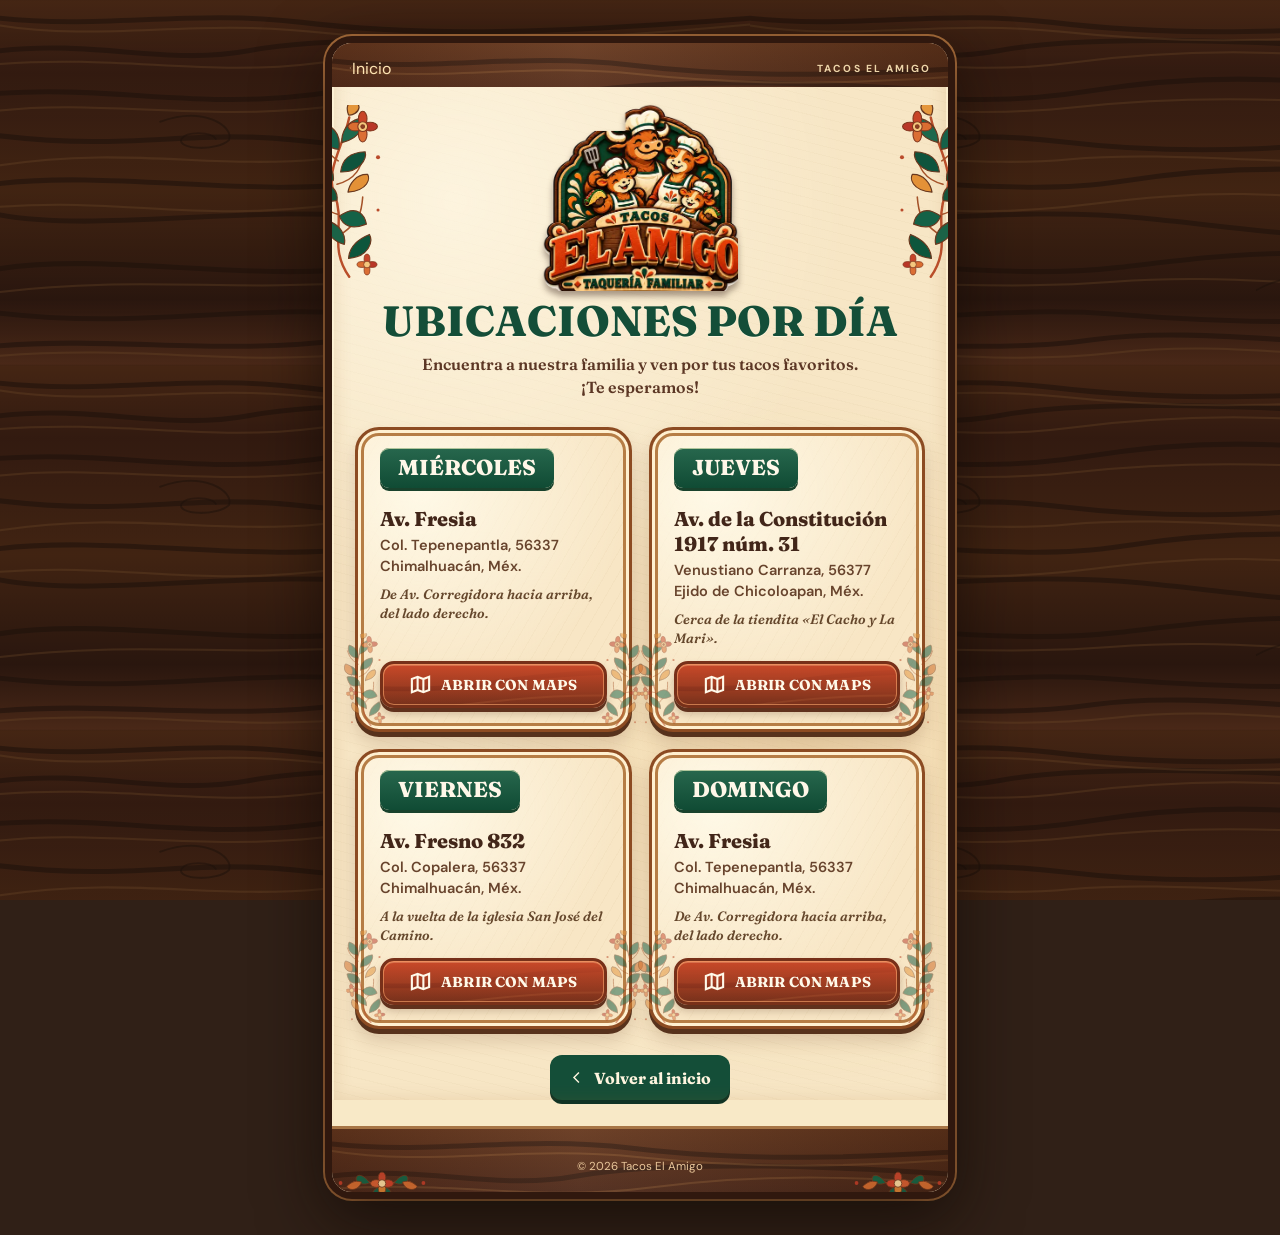
==== commit 66b9abb4: "Refinar estilo familiar: flores artesanales, tipografía cálida y botones de madera tallada" ====
--- a/sucursales.html
+++ b/sucursales.html
@@ -1,57 +1,58 @@
 <!DOCTYPE html>
+
 <html lang="es-MX">
 <head>
-  <meta charset="utf-8"><meta name="viewport" content="width=device-width,initial-scale=1,viewport-fit=cover">
-  <meta name="theme-color" content="#351b10">
-  <meta name="description" content="Encuentra a Tacos El Amigo los miércoles, jueves, viernes y domingos. Direcciones y enlaces directos para abrir con Google Maps.">
-  <title>Ubicaciones por día | Tacos El Amigo</title>
-  <link rel="preconnect" href="https://fonts.googleapis.com"><link rel="preconnect" href="https://fonts.gstatic.com" crossorigin>
-  <link href="https://fonts.googleapis.com/css2?family=Bree+Serif&family=Nunito+Sans:wght@400;700;800;900&display=swap" rel="stylesheet">
-  <link rel="stylesheet" href="styles.css"><script src="app.js" defer></script>
+<meta charset="utf-8"/><meta content="width=device-width,initial-scale=1,viewport-fit=cover" name="viewport"/>
+<meta content="#351b10" name="theme-color"/>
+<meta content="Encuentra a Tacos El Amigo los miércoles, jueves, viernes y domingos. Direcciones y enlaces directos para abrir con Google Maps." name="description"/>
+<title>Ubicaciones por día | Tacos El Amigo</title>
+<link href="https://fonts.googleapis.com" rel="preconnect"/><link crossorigin="" href="https://fonts.gstatic.com" rel="preconnect"/>
+<link href="https://fonts.googleapis.com/css2?family=Alfa+Slab+One&amp;family=DM+Sans:wght@400;500;600;700;800&amp;family=Fraunces:wght@600;700;800;900&amp;display=swap" rel="stylesheet"/>
+<link href="styles.css" rel="stylesheet"/><script defer="" src="app.js"></script>
 </head>
 <body>
-  <div class="site-bg" aria-hidden="true"></div>
-  <main class="page-shell">
-    <div class="parchment">
-      <header class="topbar wood"><span class="eyebrow">Tacos El Amigo</span><a href="index.html"><svg class="nav-icon" viewBox="0 0 24 24" fill="none" stroke="currentColor" stroke-width="2.1" aria-hidden="true"><path d="m14 5-7 7 7 7" stroke-linecap="round" stroke-linejoin="round"/></svg> Inicio</a></header>
-      <section class="branch-header" aria-labelledby="locations-heading">
-        <img class="small-logo" src="assets/logo-el-amigo.webp" alt="Logo original de Tacos El Amigo, la familia de toritos" width="156" height="149">
-        <h1 id="locations-heading">Ubicaciones por día</h1>
-        <p>Encuentra a nuestra familia y ven por tus tacos favoritos. ¡Te esperamos!</p>
-      </section>
-      <section class="branch-grid" aria-label="Puntos de venta semanales">
-        <article class="branch-card" data-day="3">
-          <div class="branch-day"><h2>Miércoles</h2><span class="today-label">Hoy</span></div>
-          <p class="branch-address">Av. Fresia</p>
-          <p class="branch-locality">Col. Tepenepantla, 56337 Chimalhuacán, Méx.</p>
-          <p class="branch-note">De Av. Corregidora hacia arriba, del lado derecho.</p>
-          <a class="maps-button" href="https://maps.app.goo.gl/GGbEVd7QthMhqy4E7" target="_blank" rel="noopener noreferrer"><svg viewBox="0 0 24 24" aria-hidden="true"><path d="M3 6.3 9 4l6 2.3L21 4v13.7L15 20l-6-2.3L3 20V6.3ZM9 4v13.7M15 6.3V20"/></svg>Abrir con Maps</a>
-        </article>
-        <article class="branch-card" data-day="4">
-          <div class="branch-day"><h2>Jueves</h2><span class="today-label">Hoy</span></div>
-          <p class="branch-address">Av. de la Constitución 1917 núm. 31</p>
-          <p class="branch-locality">Venustiano Carranza, 56377 Ejido de Chicoloapan, Méx.</p>
-          <p class="branch-note">Cerca de la tiendita «El Cacho y La Mari».</p>
-          <a class="maps-button" href="https://maps.app.goo.gl/q2r1huoDmkkPvYGN6" target="_blank" rel="noopener noreferrer"><svg viewBox="0 0 24 24" aria-hidden="true"><path d="M3 6.3 9 4l6 2.3L21 4v13.7L15 20l-6-2.3L3 20V6.3ZM9 4v13.7M15 6.3V20"/></svg>Abrir con Maps</a>
-        </article>
-        <article class="branch-card" data-day="5">
-          <div class="branch-day"><h2>Viernes</h2><span class="today-label">Hoy</span></div>
-          <p class="branch-address">Av. Fresno 832</p>
-          <p class="branch-locality">Col. Copalera, 56337 Chimalhuacán, Méx.</p>
-          <p class="branch-note">A la vuelta de la iglesia San José del Camino.</p>
-          <a class="maps-button" href="https://maps.app.goo.gl/ubGWqbQkadEjrwxW7" target="_blank" rel="noopener noreferrer"><svg viewBox="0 0 24 24" aria-hidden="true"><path d="M3 6.3 9 4l6 2.3L21 4v13.7L15 20l-6-2.3L3 20V6.3ZM9 4v13.7M15 6.3V20"/></svg>Abrir con Maps</a>
-        </article>
-        <article class="branch-card" data-day="0">
-          <div class="branch-day"><h2>Domingo</h2><span class="today-label">Hoy</span></div>
-          <p class="branch-address">Av. Fresia</p>
-          <p class="branch-locality">Col. Tepenepantla, 56337 Chimalhuacán, Méx.</p>
-          <p class="branch-note">De Av. Corregidora hacia arriba, del lado derecho.</p>
-          <a class="maps-button" href="https://maps.app.goo.gl/NMPvs71MTXVzo8e37" target="_blank" rel="noopener noreferrer"><svg viewBox="0 0 24 24" aria-hidden="true"><path d="M3 6.3 9 4l6 2.3L21 4v13.7L15 20l-6-2.3L3 20V6.3ZM9 4v13.7M15 6.3V20"/></svg>Abrir con Maps</a>
-        </article>
-      </section>
-      <a class="back-link" href="index.html"><svg viewBox="0 0 24 24" aria-hidden="true"><path d="m14 5-7 7 7 7"/></svg> Volver al inicio</a>
-    </div>
-    <footer class="social-footer wood"><p class="footer-label">La fuerza de la tradición, con el sabor de una gran familia.</p><small class="footer-small">© 2026 Tacos El Amigo</small></footer>
-  </main>
+<div aria-hidden="true" class="site-bg"></div>
+<main class="page-shell">
+<div class="parchment">
+<header class="topbar wood"><span class="eyebrow">Tacos El Amigo</span><a href="index.html"><svg aria-hidden="true" class="nav-icon" fill="none" stroke="currentColor" stroke-width="2.1" viewbox="0 0 24 24"><path d="m14 5-7 7 7 7" stroke-linecap="round" stroke-linejoin="round"></path></svg> Inicio</a></header>
+<section aria-labelledby="locations-heading" class="branch-header"><span aria-hidden="true" class="heading-flowers heading-flowers-left"></span><span aria-hidden="true" class="heading-flowers heading-flowers-right"></span>
+<img alt="Logo original de Tacos El Amigo, la familia de toritos" class="small-logo" height="149" src="assets/logo-el-amigo.webp" width="156"/>
+<h1 id="locations-heading">Ubicaciones por día</h1>
+<p>Encuentra a nuestra familia y ven por tus tacos favoritos. ¡Te esperamos!</p>
+</section>
+<section aria-label="Puntos de venta semanales" class="branch-grid">
+<article class="branch-card ornate-card" data-day="3"><span aria-hidden="true" class="card-flowers card-flowers-right"></span><span aria-hidden="true" class="card-flowers card-flowers-left"></span>
+<div class="branch-day"><h2>Miércoles</h2><span class="today-label">Hoy</span></div>
+<p class="branch-address">Av. Fresia</p>
+<p class="branch-locality">Col. Tepenepantla, 56337 Chimalhuacán, Méx.</p>
+<p class="branch-note">De Av. Corregidora hacia arriba, del lado derecho.</p>
+<a class="maps-button" href="https://maps.app.goo.gl/GGbEVd7QthMhqy4E7" rel="noopener noreferrer" target="_blank"><svg aria-hidden="true" viewbox="0 0 24 24"><path d="M3 6.3 9 4l6 2.3L21 4v13.7L15 20l-6-2.3L3 20V6.3ZM9 4v13.7M15 6.3V20"></path></svg>Abrir con Maps</a>
+</article>
+<article class="branch-card ornate-card" data-day="4"><span aria-hidden="true" class="card-flowers card-flowers-right"></span><span aria-hidden="true" class="card-flowers card-flowers-left"></span>
+<div class="branch-day"><h2>Jueves</h2><span class="today-label">Hoy</span></div>
+<p class="branch-address">Av. de la Constitución 1917 núm. 31</p>
+<p class="branch-locality">Venustiano Carranza, 56377 Ejido de Chicoloapan, Méx.</p>
+<p class="branch-note">Cerca de la tiendita «El Cacho y La Mari».</p>
+<a class="maps-button" href="https://maps.app.goo.gl/q2r1huoDmkkPvYGN6" rel="noopener noreferrer" target="_blank"><svg aria-hidden="true" viewbox="0 0 24 24"><path d="M3 6.3 9 4l6 2.3L21 4v13.7L15 20l-6-2.3L3 20V6.3ZM9 4v13.7M15 6.3V20"></path></svg>Abrir con Maps</a>
+</article>
+<article class="branch-card ornate-card" data-day="5"><span aria-hidden="true" class="card-flowers card-flowers-right"></span><span aria-hidden="true" class="card-flowers card-flowers-left"></span>
+<div class="branch-day"><h2>Viernes</h2><span class="today-label">Hoy</span></div>
+<p class="branch-address">Av. Fresno 832</p>
+<p class="branch-locality">Col. Copalera, 56337 Chimalhuacán, Méx.</p>
+<p class="branch-note">A la vuelta de la iglesia San José del Camino.</p>
+<a class="maps-button" href="https://maps.app.goo.gl/ubGWqbQkadEjrwxW7" rel="noopener noreferrer" target="_blank"><svg aria-hidden="true" viewbox="0 0 24 24"><path d="M3 6.3 9 4l6 2.3L21 4v13.7L15 20l-6-2.3L3 20V6.3ZM9 4v13.7M15 6.3V20"></path></svg>Abrir con Maps</a>
+</article>
+<article class="branch-card ornate-card" data-day="0"><span aria-hidden="true" class="card-flowers card-flowers-right"></span><span aria-hidden="true" class="card-flowers card-flowers-left"></span>
+<div class="branch-day"><h2>Domingo</h2><span class="today-label">Hoy</span></div>
+<p class="branch-address">Av. Fresia</p>
+<p class="branch-locality">Col. Tepenepantla, 56337 Chimalhuacán, Méx.</p>
+<p class="branch-note">De Av. Corregidora hacia arriba, del lado derecho.</p>
+<a class="maps-button" href="https://maps.app.goo.gl/NMPvs71MTXVzo8e37" rel="noopener noreferrer" target="_blank"><svg aria-hidden="true" viewbox="0 0 24 24"><path d="M3 6.3 9 4l6 2.3L21 4v13.7L15 20l-6-2.3L3 20V6.3ZM9 4v13.7M15 6.3V20"></path></svg>Abrir con Maps</a>
+</article>
+</section>
+<a class="back-link" href="index.html"><svg aria-hidden="true" viewbox="0 0 24 24"><path d="m14 5-7 7 7 7"></path></svg> Volver al inicio</a>
+</div>
+<footer class="social-footer wood"><p class="footer-label">La fuerza de la tradición, con el sabor de una gran familia.</p><small class="footer-small">© 2026 Tacos El Amigo</small></footer>
+</main>
 </body>
-</html>+</html>
--- a/styles.css
+++ b/styles.css
@@ -1,94 +1,138 @@
-/* Tacos El Amigo · identidad rústica familiar · 2026 */
-:root {
-  color-scheme: light;
-  --ink: #382013;
-  --dark-wood: #351b10;
-  --wood: #582b16;
-  --red: #b8311d;
-  --red-darker: #812514;
-  --green: #124f37;
-  --green-deep: #0e392a;
-  --cream: #f8ecd0;
-  --cream-light: #fff5df;
-  --gold: #dcb16c;
-  --outline: #945b30;
-  --shadow: 0 8px 0 rgba(53, 25, 12, .19), 0 13px 24px rgba(39, 21, 8, .2);
+/* Tacos El Amigo — diseño artesanal de papel, madera y flores mexicanas.
+   La página conserva las rutas públicas y las referencias originales a Maps. */
+:root{
+  color-scheme:light;
+  --coffee:#422319;--coffee-dark:#2b150f;--wood:#5d311b;
+  --terracotta:#ae3021;--terracotta-light:#dd6540;
+  --leaf:#144e38;--leaf-dark:#103a2c;
+  --cream:#f8e9c7;--cream-light:#fff6df;
+  --gold:#dda765;--ink:#382116;
+  --display:'Fraunces',Georgia,serif;
+  --stamp:'Alfa Slab One',Georgia,serif;
+  --text:'DM Sans',Arial,sans-serif;
 }
 *,*::before,*::after{box-sizing:border-box}
 html{scroll-behavior:smooth}
-body{margin:0;color:var(--ink);background:#351e12;font-family:'Nunito Sans',system-ui,-apple-system,Segoe UI,sans-serif;min-width:300px}
-button,a{ -webkit-tap-highlight-color:transparent }
-a{color:inherit}
-button,a:focus-visible{outline:3px solid #e8b755;outline-offset:4px}
-.site-bg{position:fixed;inset:0;pointer-events:none;z-index:-1;background:radial-gradient(ellipse at 10% 2%,#87522e55,transparent 40%),radial-gradient(ellipse at 90% 95%,#0e342355,transparent 38%),repeating-linear-gradient(0deg,#2a160e 0px,#4d2918 3px,#492515 11px,#2e190f 16px,#4a2818 23px,#321a0f 37px),#321a0f}
-.site-bg::after{content:"";position:absolute;inset:0;opacity:.26;background:repeating-linear-gradient(90deg,transparent 0,transparent 78px,#1b0c08 79px,#cc834233 81px,transparent 84px)}
-.page-shell{width:min(100% - 28px, 638px);margin:20px auto 26px;border:8px solid var(--dark-wood);border-radius:27px;box-shadow:0 22px 90px #140903a8,0 0 0 2px #ab683b;overflow:hidden;position:relative;background:var(--cream)}
-.parchment{background:radial-gradient(circle at 18% 18%,#fff8e6 0%,transparent 40%),radial-gradient(circle at 88% 76%,#e9c89577 0%,transparent 38%),repeating-linear-gradient(0deg,#78451a06 0px,#78451a06 1px,transparent 2px,transparent 7px),#f4e1bc;position:relative}
-.parchment::before{content:"";position:absolute;inset:0;pointer-events:none;border-left:1px solid #fff4d2b8;border-right:1px solid #fff4d2b8}
-.wood{background:repeating-linear-gradient(0deg,#3b2012 0px,#66371d 2px,#563018 5px,#361c11 12px,#4b2816 18px,#2d190f 29px);color:#fff6df;box-shadow:inset 0 1px 0 #bc7c45, inset 0 -3px 0 #1e1009}
-.topbar{height:52px;padding:0 20px;display:flex;align-items:center;justify-content:space-between;position:relative;z-index:2}
-.eyebrow{font-weight:900;font-size:.68rem;letter-spacing:.17em;text-transform:uppercase;color:#f8d9a6}
-.topbar a{display:inline-flex;align-items:center;gap:7px;text-decoration:none;color:#fff7e7;font-size:.85rem;font-weight:800}
-.topbar .nav-icon{width:19px;height:19px}
-.hero{padding:0 22px 12px;text-align:center;isolation:isolate}
-.brand-logo{display:block;width:min(100%,333px);height:auto;object-fit:contain;margin:-9px auto -4px;filter:drop-shadow(0 8px 4px #4d2d1855);position:relative;z-index:1}
-.hero h1,.branch-header h1{font-family:'Bree Serif',Georgia,serif;font-weight:400;color:var(--cream-light);text-shadow:0 2px 0 #1d0b06,0 4px 1px #6b3217;font-size:clamp(1.65rem,5.9vw,2.37rem);margin:4px 0 0;line-height:1.08}
-.title-plank{border:2px solid #241108;border-radius:12px;margin:2px auto 10px;padding:11px 8px 13px;box-shadow:inset 0 0 0 3px #a15b2e,0 6px 0 #5c3319,0 9px 17px #31170b55;max-width:520px}
-.title-plank strong{display:block;color:#ed6340;font:400 clamp(1.95rem,7.1vw,3rem)/1.08 'Bree Serif',Georgia,serif;letter-spacing:.015em;text-shadow:1px 2px 0 #61230e,0 4px 0 #1e0d08}
-.tagline{font:italic 700 clamp(.98rem,3.8vw,1.24rem)/1.38 Georgia,serif;margin:15px auto 12px;max-width:420px;color:#56311e}
-.flourish{position:absolute;font-family:Georgia,serif;color:var(--green);font-size:2rem;line-height:1;opacity:.85;pointer-events:none}
-.flourish.left{top:114px;left:13px;transform:rotate(-17deg)}
-.flourish.right{top:114px;right:13px;transform:rotate(17deg)}
-.ctas{display:grid;gap:10px;margin:12px auto 17px;max-width:520px}
-.wood-button{position:relative;display:flex;align-items:center;justify-content:center;gap:12px;min-height:59px;border:2px solid #542714;border-radius:14px;text-decoration:none;color:#fffdf3;font-family:'Bree Serif',Georgia,serif;font-size:clamp(1.04rem,4vw,1.32rem);padding:10px 22px;box-shadow:inset 0 2px 0 #ffffff4d,inset 0 -4px 0 #00000028,0 4px 0 #32170f,0 6px 12px #32170f44;transition:transform .16s ease,box-shadow .16s ease,filter .16s ease}
-.wood-button .btn-icon{width:26px;height:26px;flex:none;fill:currentColor}
-.wood-button .btn-arrow{position:absolute;right:17px;width:20px;height:20px;stroke:currentColor;fill:none;stroke-width:2.7;stroke-linecap:round;stroke-linejoin:round}
-.wood-button:hover{filter:brightness(1.06);transform:translateY(-2px)}
-.wood-button:active{transform:translateY(3px);box-shadow:inset 0 2px 5px #0002,0 1px 0 #32170f}
-.btn-green{background:repeating-linear-gradient(0deg,#0f422e,#1b6848 3px,#14533b 9px,#0c3b2b 22px)}
-.btn-red{background:repeating-linear-gradient(0deg,#982918,#d44223 3px,#bd2c1b 10px,#9f2d1b 24px)}
-.btn-brown{background:repeating-linear-gradient(0deg,#3b1d11,#754023 3px,#512814 9px,#391b0e 24px)}
-.content-pad{padding:0 22px 23px}
-.today-card{border:3px solid var(--outline);border-radius:19px;background:linear-gradient(130deg,#fff6df,#f6e1bd 85%);box-shadow:inset 0 0 0 4px #f9e7c8,inset 0 0 0 6px #b88045,0 7px 0 #633820,0 12px 17px #46291536;padding:17px 18px 19px;text-align:center;position:relative}
-.card-title{margin:0 auto 11px;padding:8px 12px;width:fit-content;max-width:100%;background:repeating-linear-gradient(0deg,#4d2514,#754020 3px,#512813 12px);color:#fff7e8;border:2px solid #3b1b0e;border-radius:9px;font:400 clamp(1.12rem,5vw,1.55rem) 'Bree Serif',Georgia,serif;text-transform:uppercase;line-height:1.17;box-shadow:inset 0 1px 0 #d69d57,0 3px 0 #4a2915}
-.date-pill{border-radius:99px;background:var(--green);color:#fff6de;display:inline-flex;align-items:center;justify-content:center;gap:7px;padding:7px 14px;font-weight:800;font-size:clamp(.79rem,3.2vw,.92rem)}
+body{margin:0;min-width:300px;background:#302017;color:var(--ink);font-family:var(--text)}
+a{-webkit-tap-highlight-color:transparent}
+a:focus-visible{outline:3px solid #edba51;outline-offset:4px}
+.site-bg{position:fixed;inset:0;z-index:-1;pointer-events:none;background:linear-gradient(#0005,#0005),url('assets/wood-grain.svg') repeat;background-size:auto,750px 365px}
+.page-shell{position:relative;width:min(calc(100% - 24px),630px);margin:20px auto 30px;border:7px solid #30180e;border-radius:27px;overflow:hidden;background:var(--cream);box-shadow:0 20px 65px #100804b3,0 0 0 2px #ae703d}
+.parchment{position:relative;background:radial-gradient(circle at 20% 15%,#fff9e8b8,transparent 38%),radial-gradient(circle at 78% 66%,#e5b9744a,transparent 42%),repeating-linear-gradient(14deg,#713c1706 0 1px,transparent 1px 9px),#f7e6c5}
+.parchment::before{content:'';position:absolute;inset:0;pointer-events:none;border-inline:2px solid #fff4d576;box-shadow:inset 0 0 18px #975b1c28}
+.wood{background-image:linear-gradient(90deg,#2b150f38,#ffffff0d 40%,#21100844),url('assets/wood-grain.svg');background-size:100% 100%,740px 360px;background-color:var(--wood);color:#fff7e3}
+.topbar{height:44px;padding:6px 17px 0;display:flex;flex-direction:row-reverse;justify-content:space-between;align-items:center;position:relative;z-index:3}
+.eyebrow{color:#eed6aa;font-size:.64rem;font-weight:700;letter-spacing:.2em;text-transform:uppercase}
+.topbar a{display:flex;align-items:center;justify-content:center;width:42px;height:38px;border-radius:7px;color:#ffe6b5;text-decoration:none}
+.topbar .nav-icon{width:26px;height:26px;stroke-width:2.5}
+.hero{text-align:center;position:relative;isolation:isolate}
+.brand-banner{position:relative;display:flex;justify-content:center;align-items:flex-start;min-height:260px;padding:0 26px 0;isolation:isolate;border-bottom:2px solid #b67b42;box-shadow:inset 0 -9px 12px #26120a77}
+.brand-banner::after{content:'';position:absolute;bottom:-9px;left:-2%;right:-2%;height:17px;border-radius:60% 60% 0 0;background:#f7e6c5;box-shadow:0 -3px 0 #9d622e;z-index:0}
+.brand-logo{display:block;position:relative;z-index:2;max-width:100%;width:min(94%,345px);height:auto;object-fit:contain;margin:-12px auto -11px;filter:drop-shadow(0 4px 1px #160903aa) drop-shadow(0 9px 10px #10090277)}
+.banner-sprig{position:absolute;z-index:1;top:35px;height:210px;width:112px;opacity:.9;background:url('assets/ramillete.svg') center/contain no-repeat;pointer-events:none}
+.banner-sprig-left{left:-23px;transform:rotate(-9deg)}
+.banner-sprig-right{right:-23px;transform:scaleX(-1) rotate(-9deg)}
+.hero-intro{position:relative;padding:24px 22px 10px;isolation:isolate}
+.folk-sprig{position:absolute;z-index:-1;width:73px;height:155px;top:7px;opacity:.9;pointer-events:none;background:url('assets/ramillete.svg') center/contain no-repeat}
+.folk-sprig-left{left:-19px;transform:rotate(14deg)}
+.folk-sprig-right{right:-19px;transform:scaleX(-1) rotate(14deg)}
+.hero h1{margin:0;line-height:1.06}
+.welcome-lead{display:block;font:800 clamp(1.45rem,5.4vw,2.05rem)/1.18 var(--display);letter-spacing:.012em;color:var(--leaf);text-transform:uppercase;text-shadow:0 2px 0 #fff9e6,0 3px 1px #a7a0788f}
+.welcome-name{display:block;font:400 clamp(1.7rem,6.65vw,3.0rem)/1.18 var(--stamp);text-transform:uppercase;color:#a92b1d;letter-spacing:-.02em;text-shadow:1px 1px 0 #ecc78c,2px 3px 0 #682b1b,0 5px 4px #b47b4755;margin-top:2px}
+.tagline{font:600 clamp(1rem,3.95vw,1.23rem)/1.34 var(--display);color:#4c281a;max-width:430px;margin:11px auto 0;text-wrap:balance}
+.mini-flowers{display:block;width:95px;height:24px;margin:6px auto 0}
+.ctas{display:grid;gap:12px;max-width:500px;margin:9px auto 14px}
+.wood-button{position:relative;min-height:61px;display:flex;align-items:center;justify-content:center;gap:10px;padding:10px 55px 10px 62px;overflow:hidden;color:#fff2db;text-decoration:none;font:700 clamp(1.05rem,4.25vw,1.42rem)/1.15 var(--display);text-shadow:0 2px 2px #1b0904;white-space:nowrap;border:3px solid #3d1e10;border-radius:15px;box-shadow:inset 0 0 0 2px #a76635,inset 0 3px 0 #df9b5a73,inset 0 -4px 0 #190b0766,0 4px 0 #55260f,0 7px 8px #3e200e58;background-image:linear-gradient(#0001,#0003),url('assets/wood-grain.svg');background-size:100% 100%,740px 360px;transition:transform .14s ease,filter .14s ease}
+.wood-button:hover{filter:brightness(1.12);transform:translateY(-1px)}
+.wood-button:active{transform:translateY(3px);box-shadow:inset 0 3px 10px #140901,0 1px 0 #55260f}
+.wood-button::before,.wood-button::after{content:'';pointer-events:none;position:absolute;width:38px;height:34px;top:50%;transform:translateY(-50%);background:url('assets/florecitas.svg') center/160px 40px no-repeat;opacity:.9}
+.wood-button::before{left:4px}
+.wood-button::after{right:4px;transform:translateY(-50%) scaleX(-1)}
+.cta-icon{position:absolute;left:47px;top:50%;transform:translateY(-50%);width:44px;height:44px;border-radius:50%;border:2px solid #442315;display:grid;place-items:center;box-shadow:0 2px 4px #18090299,inset 0 1px 0 #ffffff8a;z-index:1}
+.btn-green .cta-icon,.btn-brown .cta-icon{background:linear-gradient(#1b724c,#125337)}
+.btn-red .cta-icon{background:linear-gradient(#d83e2b,#b82d1c)}
+.wood-button .btn-icon{width:25px;height:25px;fill:#fff9e6;flex:none}
+.wood-button .btn-arrow{position:absolute;right:22px;width:16px;height:16px;stroke:#fff1d5;fill:none;stroke-width:2.6;stroke-linecap:round;stroke-linejoin:round;z-index:2}
+.cta-sprig{display:none}
+.content-pad{position:relative;padding:0 22px 24px}
+.ornate-card{position:relative;isolation:isolate;border:3px solid #8c4b22;border-radius:24px;background:radial-gradient(circle at 23% 20%,#fff9e7,transparent 65%),repeating-linear-gradient(120deg,#9d6d3009 0 1px,transparent 1px 11px),#f8e6c5;box-shadow:inset 0 0 0 3px #fff0d0,inset 0 0 0 6px #b67d45,0 5px 0 #57321c,0 11px 18px #61341a31}
+.today-card{padding:20px 25px 22px;text-align:center}
+.card-flowers{position:absolute;pointer-events:none;z-index:-1;width:75px;height:145px;bottom:2px;opacity:.86;background:url('assets/ramillete.svg') center/contain no-repeat}
+.card-flowers-left{left:-13px;transform:rotate(-6deg)}
+.card-flowers-right{right:-13px;transform:scaleX(-1) rotate(-6deg)}
+.card-title{margin:0 auto 12px;font:800 clamp(1.3rem,4.9vw,1.77rem)/1.2 var(--display);color:var(--leaf);text-transform:uppercase;text-shadow:0 1px 0 #fff9ee}
+.date-pill{border-radius:100px;background:linear-gradient(#c94c32,#a92c1d);color:#fff8e7;display:inline-flex;align-items:center;justify-content:center;gap:8px;padding:7px 16px;font:700 clamp(.81rem,3vw,.94rem)/1.12 var(--display);box-shadow:inset 0 1px 0 #ef9875,0 3px 2px #67281945}
 .date-pill svg{width:17px;height:17px;fill:none;stroke:currentColor;stroke-width:2}
-.today-street{font:400 clamp(1.6rem,7vw,2.5rem)/1.15 'Bree Serif',Georgia,serif;color:var(--green-deep);margin:14px auto 5px}
-.today-address{margin:0 auto 13px;font-weight:700;color:#51341f;max-width:450px;font-size:.94rem;line-height:1.42}
-.today-note{font-size:.83rem;color:#70482d;margin:-5px auto 11px}
-.maps-button{display:inline-flex;align-items:center;justify-content:center;gap:8px;min-height:44px;width:min(100%,320px);background:linear-gradient(#d1482a,#b12d1a);border:2px solid #802915;color:#fff8ed;text-decoration:none;border-radius:11px;box-shadow:inset 0 1px #ffb189,0 4px 0 #5b2917;font-weight:900;letter-spacing:.035em;text-transform:uppercase;font-size:.92rem;transition:transform .15s ease}
-.maps-button:hover{filter:brightness(1.08)}.maps-button:active{transform:translateY(3px)}
-.maps-button svg{width:19px;height:19px;fill:none;stroke:currentColor;stroke-width:2.2}
+.today-street{margin:14px auto 4px;font:800 clamp(1.5rem,6vw,2.28rem)/1.1 var(--display);color:#482618;max-width:420px}
+.today-address{margin:0 auto 9px;max-width:410px;font:600 .95rem/1.35 var(--text);color:#593821}
+.today-note{margin:3px auto 12px;font-size:.82rem;line-height:1.35;color:#73502e}
+.maps-button{position:relative;display:inline-flex;gap:9px;justify-content:center;align-items:center;min-height:47px;width:min(100%,360px);padding:8px 12px;color:#fff9e9;text-decoration:none;text-transform:uppercase;font:700 .98rem/1.15 var(--display);letter-spacing:.012em;background:linear-gradient(#d24b2aee,#ad2d1d55),url('assets/wood-grain.svg') center/720px auto;border:3px solid #773019;border-radius:14px;box-shadow:inset 0 0 0 1px #f7a269a1,inset 0 2px 0 #f8c39750,0 4px 0 #60311d,0 6px 8px #542b1c40;transition:transform .13s ease,filter .13s ease}
+.maps-button:hover{filter:brightness(1.1)}.maps-button:active{transform:translateY(2px)}
+.maps-button svg{width:23px;height:23px;fill:none;stroke:currentColor;stroke-width:2.2}
 .maps-button[hidden]{display:none}
-.off-day{display:none}.off-day.is-visible{display:block}
-.social-footer{position:relative;padding:20px 12px 19px;text-align:center}
-.footer-label{text-transform:uppercase;letter-spacing:.18em;color:#ffe2b1;font-size:.68rem;font-weight:900;margin:0 0 12px}
-.social-links{display:flex;justify-content:center;align-items:center;gap:20px;flex-wrap:wrap}
-.social-links a{display:grid;place-items:center;width:49px;height:49px;border-radius:50%;background:linear-gradient(145deg,#fff5d8,#d4a874);border:2px solid #905122;box-shadow:0 4px 0 #2b140d,0 7px 10px #12090570;transition:transform .15s ease}
+.social-footer{position:relative;text-align:center;padding:19px 16px 18px;box-shadow:inset 0 3px 0 #a77546}
+.social-footer::before,.social-footer::after{content:'';position:absolute;top:30px;width:100px;height:55px;background:url('assets/florecitas.svg') center/contain no-repeat;opacity:.9;pointer-events:none}
+.social-footer::before{left:0}.social-footer::after{right:0;transform:scaleX(-1)}
+.footer-label{display:none}
+.social-links{display:flex;align-items:center;justify-content:center;gap:18px}
+.social-links a{display:grid;place-items:center;min-width:48px;width:48px;height:48px;border-radius:50%;background:linear-gradient(#fff8e5,#e1c291);color:#3e2218;border:2px solid #805027;box-shadow:0 4px 0 #26130b,0 7px 11px #15090266;transition:transform .15s ease}
 .social-links a:hover{transform:translateY(-3px)}
-.social-links svg{width:28px;height:28px;fill:#3a2115}
-.social-links .instagram svg{fill:#a52b50}
-.social-links .facebook svg{fill:#1f5593}
-.social-links .tiktok svg{fill:#231713}
-.footer-small{display:block;margin-top:15px;color:#f0cfa0;font-size:.72rem}
-/* Sucursales */
-.branch-header{padding:15px 22px 7px;text-align:center;position:relative}
-.branch-header .small-logo{width:156px;height:auto;margin:0 auto;display:block;filter:drop-shadow(0 6px 4px #401c1455)}
-.branch-header h1{padding:10px 10px 12px;margin:6px auto 10px;border-radius:12px;border:2px solid #32180c;background:repeating-linear-gradient(0deg,#422113,#713d21 3px,#442313 12px,#321b11 22px);box-shadow:0 5px 0 #5b2b14}
-.branch-header p{margin:12px auto 10px;font:italic 700 1rem/1.45 Georgia,serif;color:#58351c}
-.branch-grid{display:grid;gap:14px;padding:13px 21px 24px}
-.branch-card{border:2px solid #9c643a;border-radius:14px;background:linear-gradient(135deg,#fff8e6,#f3dbb5);box-shadow:inset 0 0 0 3px #f9e8c8,0 5px 0 #62331b,0 9px 15px #603e2530;padding:18px 18px 16px;position:relative}
-.branch-card.is-today{border-color:var(--green);box-shadow:inset 0 0 0 3px #e7e3b3,0 5px 0 var(--green-deep),0 10px 15px #4f381b29}
-.branch-day{display:flex;align-items:center;justify-content:space-between;gap:8px;margin:0 0 9px}
-.branch-day h2{font:400 1.32rem 'Bree Serif',Georgia,serif;text-transform:uppercase;line-height:1.2;background:var(--green);color:#fff3d6;padding:5px 17px;border-radius:7px;margin:0;box-shadow:0 3px 0 #123d2d}
-.today-label{display:none;background:#d9e9c2;color:#234d2f;font-size:.69rem;font-weight:900;text-transform:uppercase;border-radius:30px;padding:5px 8px}
-.branch-card.is-today .today-label{display:inline-flex}
-.branch-address{font-family:'Bree Serif',Georgia,serif;font-size:clamp(1.13rem,4.5vw,1.36rem);line-height:1.24;margin:10px 0 3px;color:#253f2c}
-.branch-locality{font-size:.91rem;line-height:1.4;color:#664528;font-weight:700;margin:0 0 9px}
-.branch-note{margin:0 0 13px;font-size:.84rem;font-style:italic;line-height:1.38;color:#684a30}
-.branch-card .maps-button{width:100%;background:linear-gradient(#724225,#4d2616);box-shadow:inset 0 1px #cb8b53,0 4px 0 #26120b}
-.back-link{display:flex;align-items:center;justify-content:center;gap:8px;text-decoration:none;background:var(--green);color:#fff7e9;border-radius:10px;padding:12px;max-width:260px;margin:0 auto 25px;font-weight:900}
-.back-link svg{width:19px;height:19px;fill:none;stroke:currentColor;stroke-width:2}
-@media(min-width:780px){.page-shell{margin:40px auto}.branch-grid{grid-template-columns:1fr 1fr;gap:17px}.branch-card{min-height:236px;display:flex;flex-direction:column}.branch-card .maps-button{margin-top:auto}.branch-address{font-size:1.17rem}.branch-day h2{font-size:1.1rem}}
-@media(max-width:410px){.page-shell{width:min(100% - 14px,638px);border-width:5px;margin:8px auto}.topbar{padding:0 14px}.hero{padding-inline:13px}.content-pad{padding-inline:12px}.title-plank{padding:11px 4px}.brand-logo{max-width:290px}.wood-button{min-height:54px;padding:9px 15px}.wood-button .btn-icon{width:23px;height:23px}.wood-button .btn-arrow{right:10px}.today-card{padding:15px 12px 17px}.branch-grid{padding:13px 12px 24px}.branch-header{padding-inline:13px}}
-@media(prefers-reduced-motion:reduce){html{scroll-behavior:auto}*,*::before,*::after{transition-duration:0.01ms!important;animation-duration:0.01ms!important}}+.social-links svg{width:26px;height:26px;fill:#392117}
+.footer-small{display:block;font-size:.72rem;margin-top:14px;color:#e9c69a}
+/* Secondary page carries the same floral and carved wooden identity. */
+.branch-header{position:relative;padding:17px 26px 16px;text-align:center;isolation:isolate}
+.branch-header .small-logo{display:block;width:clamp(130px,34vw,196px);height:auto;margin:0 auto 5px;filter:drop-shadow(0 5px 3px #2b130d66)}
+.branch-header h1{font:800 clamp(1.85rem,5.8vw,2.65rem)/1.12 var(--display);text-transform:uppercase;color:var(--leaf);margin:7px auto 8px;text-shadow:0 1px 0 #fff7df}
+.branch-header p{font:600 1rem/1.4 var(--display);color:#5c3725;margin:0 auto;max-width:440px}
+.heading-flowers{position:absolute;pointer-events:none;z-index:-1;width:95px;height:210px;top:0;background:url('assets/ramillete.svg') center/contain no-repeat}
+.heading-flowers-left{left:-22px}.heading-flowers-right{right:-22px;transform:scaleX(-1)}
+.branch-grid{display:grid;gap:17px;padding:13px 23px 26px}
+.branch-card{padding:18px 22px 21px;min-width:0}
+.branch-card .card-flowers{height:95px;width:51px;opacity:.5}
+.branch-day{display:flex;align-items:center;justify-content:space-between;gap:10px;margin-bottom:10px}
+.branch-day h2{font:800 1.35rem/1.2 var(--display);color:#fff7e8;text-transform:uppercase;background:linear-gradient(#27674d,#104b34);padding:7px 18px;margin:0;border-radius:9px;box-shadow:inset 0 1px 0 #b1c69c,0 3px 0 #19422c}
+.today-label{display:none;background:#e8edcb;border:1px solid #b0be8c;color:#285036;font:800 .7rem var(--text);text-transform:uppercase;padding:6px 10px;border-radius:100px}
+.branch-card.is-today .today-label{display:inline-block}
+.branch-card.is-today{border-color:var(--leaf);box-shadow:inset 0 0 0 3px #e6e6c8,inset 0 0 0 6px #6b936e,0 5px 0 #1e4b39}
+.branch-address{font:800 clamp(1.21rem,4.65vw,1.43rem)/1.25 var(--display);color:#422619;margin:8px 0 4px}
+.branch-locality{font:600 .91rem/1.45 var(--text);margin:0 0 8px;color:#68442d}
+.branch-note{margin:0 0 13px;font:italic 600 .85rem/1.4 var(--display);color:#65472c}
+.branch-card .maps-button{width:100%;font-size:.9rem}
+.back-link{display:flex;align-items:center;justify-content:center;gap:8px;width:fit-content;min-height:45px;margin:0 auto 26px;padding:10px 19px;border-radius:12px;background:var(--leaf);color:#fff5df;text-decoration:none;font:700 1rem var(--display);box-shadow:0 4px 0 #103324}
+.back-link svg{width:17px;height:17px;fill:none;stroke:currentColor;stroke-width:2}
+/* Responsive: larger screens keep a phone-like centered composition for QR visitors. */
+@media(min-width:800px){.page-shell{margin:36px auto}.brand-logo{width:366px}.branch-grid{grid-template-columns:1fr 1fr}.branch-card{display:flex;flex-direction:column}.branch-card .maps-button{margin-top:auto}.branch-card .branch-address{font-size:1.25rem}}
+@media(max-width:440px){
+ .page-shell{width:calc(100% - 10px);margin:6px auto 20px;border-width:5px;border-radius:19px}
+ .topbar{height:39px;padding:3px 13px 0}
+ .brand-banner{padding-inline:21px;min-height:0}
+ .brand-logo{width:min(94%,325px);margin:-9px auto -9px}
+ .banner-sprig{width:82px;height:185px;top:42px}
+ .hero-intro{padding:17px 15px 5px}
+ .folk-sprig{width:49px;height:127px;top:3px;opacity:.87}
+ .welcome-lead{font-size:clamp(1.3rem,5.5vw,1.65rem)}
+ .welcome-name{font-size:clamp(1.53rem,6.5vw,2.25rem);letter-spacing:-.025em}
+ .tagline{font-size:clamp(.89rem,3.75vw,1.04rem)}
+ .mini-flowers{height:18px;margin-top:3px}
+ .ctas{gap:10px;margin:7px auto 10px}
+ .wood-button{min-height:57px;font-size:clamp(1.01rem,4.5vw,1.23rem);padding:9px 30px 9px 54px}
+ .cta-icon{left:37px;width:41px;height:41px}.wood-button .btn-arrow{right:16px}
+ .content-pad{padding:0 13px 20px}
+ .today-card{padding:17px 18px 19px}
+ .card-title{font-size:clamp(1.23rem,5vw,1.55rem)}
+ .card-flowers{width:56px;height:117px}
+ .today-street{font-size:clamp(1.38rem,6.1vw,2rem)}
+ .today-address{font-size:.86rem}.today-note{font-size:.78rem}
+ .branch-grid{padding:12px 14px 22px}
+ .branch-card{padding:16px}
+ .branch-header{padding:13px 19px}
+ .heading-flowers{height:180px;width:67px}
+ .social-footer::before,.social-footer::after{width:65px}
+}
+@media(max-width:340px){.eyebrow{font-size:.53rem}.cta-icon{left:28px;width:36px;height:36px}.wood-button{font-size:.98rem}.brand-logo{width:300px}.folk-sprig{width:35px}.social-footer::before,.social-footer::after{width:45px}}
+@media(prefers-reduced-motion:reduce){html{scroll-behavior:auto}*,*::before,*::after{transition:none!important;animation:none!important}}
+/* Ajustes finales de legibilidad del rótulo y botones en pantallas angostas. */
+@media(max-width:440px){
+  .welcome-name{font-size:clamp(1.75rem,8.3vw,2.55rem);-webkit-text-stroke:.35px currentColor;letter-spacing:-.035em}
+  .wood-button{font-size:clamp(1.08rem,4.8vw,1.31rem)}
+}
